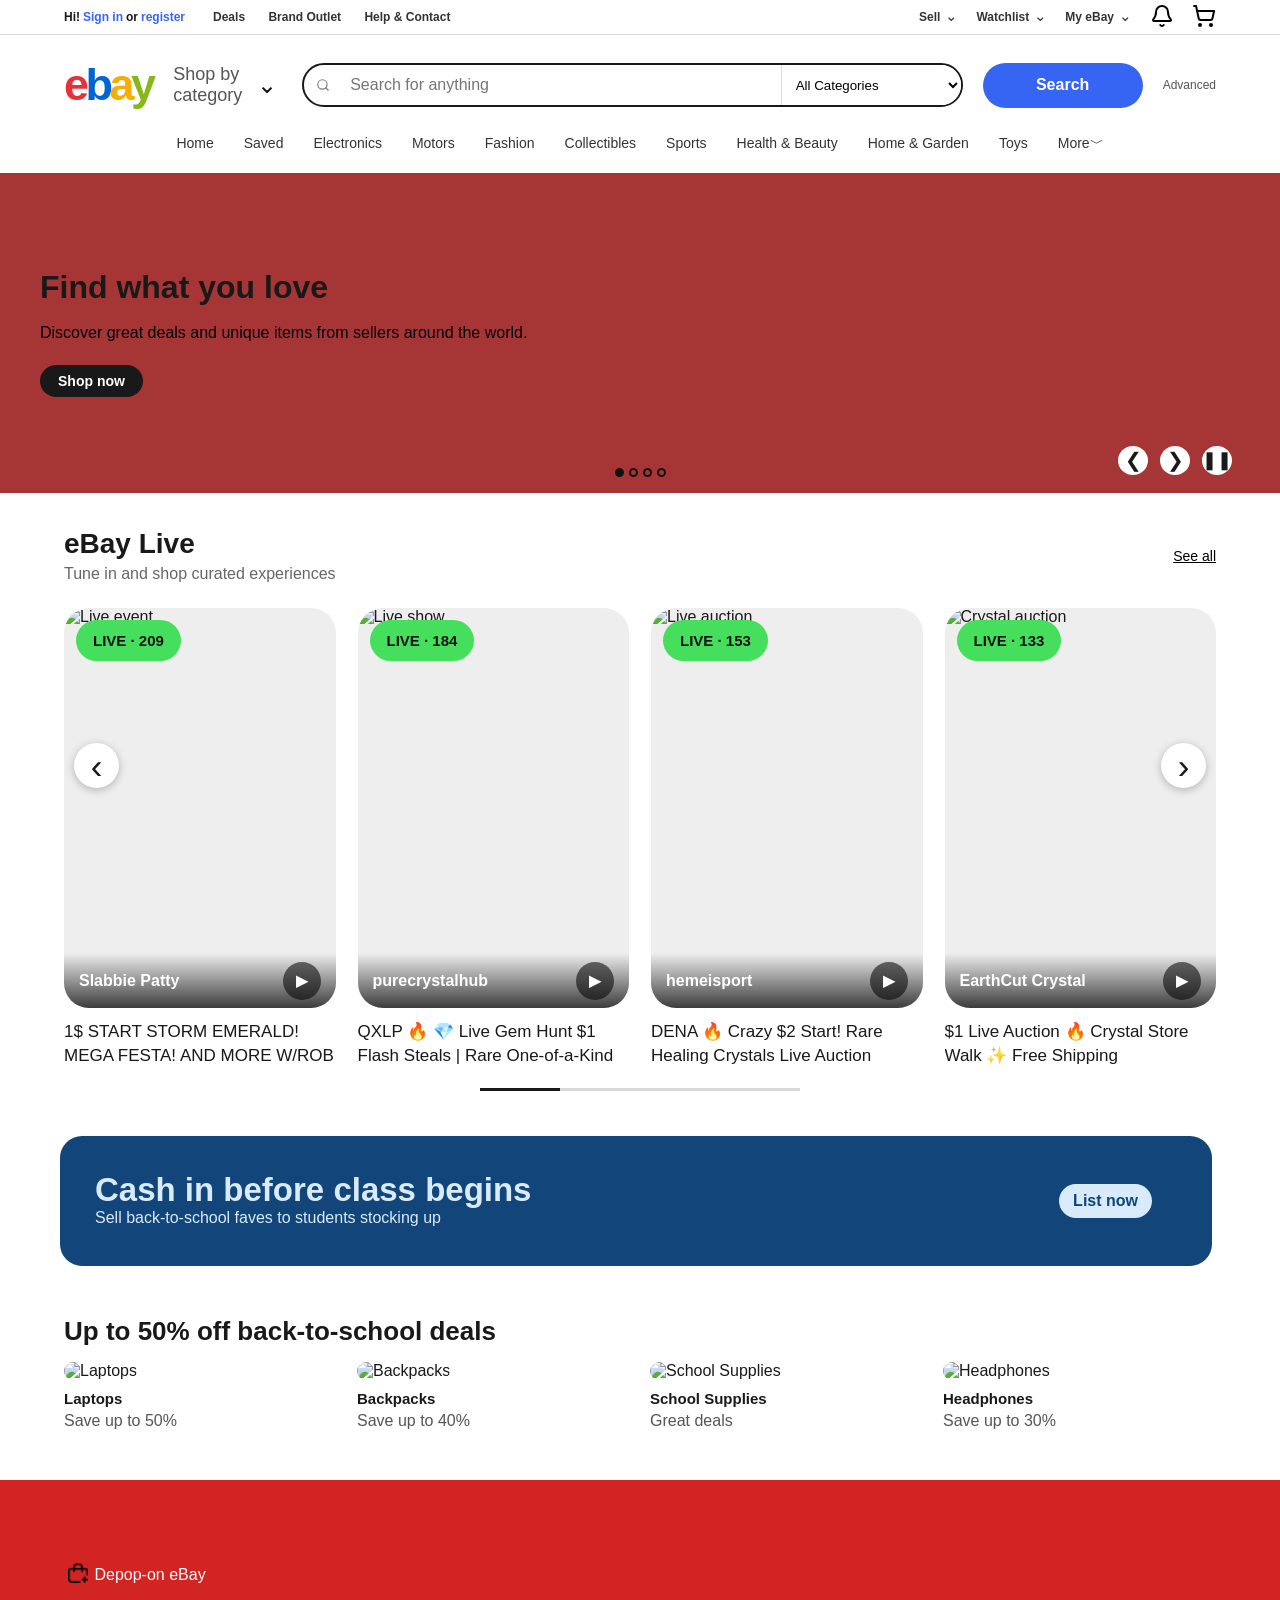
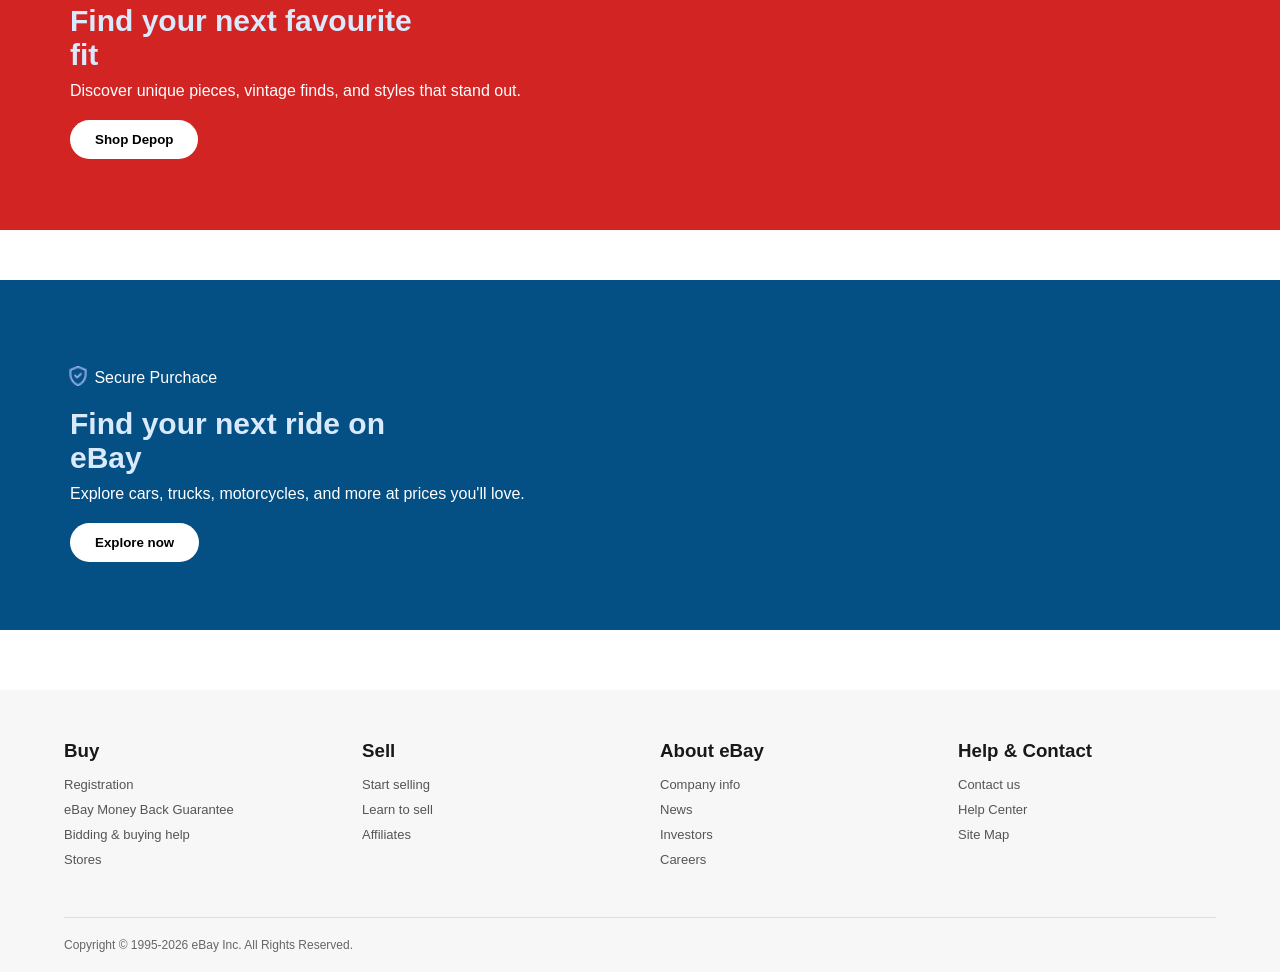
==== index.html @ 14c169bf "Updated website" ====
<!DOCTYPE html>
<html lang="en">

<head>
    <meta charset="UTF-8">
    <meta name="viewport" content="width=device-width, initial-scale=1.0">

    <title>eBay Homepage</title>

    <link rel="stylesheet" href="ebay.css">
</head>

<body>




<div class="top-bar">

    <div class="top-left">

        <span>Hi!</span>

        <a href="#" class="sign">Sign in</a>

        <span>or</span>

        <a href="#" class="sign">register</a>

        <div class="top-mid">
        <a href="#">Deals</a>
        &nbsp;
        &nbsp;
        &nbsp;
        <a href="#">Brand Outlet</a>
        &nbsp;
        &nbsp;
        &nbsp;
        <a href="#">Help & Contact</a>

        </div>
    </div>


    <div class="top-links">

        <details class="top-dropdown">

            <summary>
                Sell
                <span class="top-arrow">⌄</span>
            </summary>

            <div class="top-dropdown-menu">

                <a href="#">Start selling</a>
                <a href="#">Seller Hub</a>
                <a href="#">Selling fees</a>
                <a href="#">Selling help</a>

            </div>

        </details>


        <details class="top-dropdown">

            <summary>
                Watchlist
                <span class="top-arrow">⌄</span>
            </summary>

            <div class="top-dropdown-menu">

                <a href="#">My Watchlist</a>
                <a href="#">Saved searches</a>
                <a href="#">Saved sellers</a>

            </div>

        </details>


        <details class="top-dropdown">

            <summary>
                My eBay
                <span class="top-arrow">⌄</span>
            </summary>

            <div class="top-dropdown-menu">

                <a href="#">Summary</a>
                <a href="#">Purchase history</a>
                <a href="#">Bids & offers</a>
                <a href="#">Saved</a>

            </div>

        </details>


        <a href="#" class="icons">
            <img src="[data-uri]" alt="">
        </a>


        <a href="#" class="icons">
            <img src="[data-uri]" alt="">
        </a>

    </div>

</div>





<header>

    <div class="header-main">



        <div class="logo">

            <span class="e">e</span>
            <span class="b">b</span>
            <span class="a">a</span>
            <span class="y">y</span>

        </div>




        <details class="category-dropdown">

            <summary class="category-button">

                <span>
                    Shop by<br>
                    category
                </span>

                <span class="arrow">⌄</span>

            </summary>


            <div class="dropdown-menu">

                <a href="#">Electronics</a>
                <a href="#">Fashion</a>
                <a href="#">Motors</a>
                <a href="#">Collectibles</a>
                <a href="#">Sports</a>
                <a href="#">Health & Beauty</a>
                <a href="#">Home & Garden</a>
                <a href="#">Toys</a>

            </div>

        </details>




        <div class="search-area">
            <img class="search" src="[data-uri]" alt="">
            <input
                type="text"
                placeholder= "Search for anything"
            >


            <select>

                <option>All Categories</option>
                <option>Antiques</option>
                <option>Art</option>
                <option>Baby</option>
                <option>Books</option>
                <option>Business & Industrial</option>
                <option>Cameras & Photo</option>
                <option>Cell Phones & Accessories</option>
                <option>Clothing, Shoes & Accessories</option>
                <option>Collectibles</option>
                <option>Computers/Tablets</option>
                <option>Electronics</option>
                <option>Health & Beauty</option>
                <option>Home & Garden</option>
                <option>Jewelry & Watches</option>
                <option>Sporting Goods</option>
                <option>Toys & Hobbies</option>
                <option>Video Games & Consoles</option>

            </select>

        </div>




        <button class="search-button">
            Search
        </button>


        <a class="advanced" href="#">
            Advanced
        </a>

    </div>




    <nav class="category-nav">

        <a href="#">Home</a>
        <a href="#">Saved</a>
        <a href="#">Electronics</a>
        <a href="#">Motors</a>
        <a href="#">Fashion</a>
        <a href="#">Collectibles</a>
        <a href="#">Sports</a>
        <a href="#">Health & Beauty</a>
        <a href="#">Home & Garden</a>
        <a href="#">Toys</a>
        <a href="#">More﹀</a>

    </nav>

</header>




<section class="hero">

    <div class="container">

        <div class="wrapper">

            <div class="wrapper-holder">

            

                <div class="hero-slide slide-1">

                    <div class="hero-text hero-text-1">
                        <h1>Find what you love</h1>
                        <p>
                            Discover great deals and unique items
                            from sellers around the world.
                        </p>

                        <button>Shop now</button>
                    </div>

                    <div class="hero-image"></div>

                </div>


                <div class="hero-slide slide-2">

                    <div class="hero-background"></div>

                    <div class="hero-text background-text">
                        <h1>Great deals are waiting</h1>

                        <p>
                            Shop amazing products at prices
                            you'll love.
                        </p>

                        <button>Explore now</button>
                    </div>

                </div>


                <div class="hero-slide slide-3">

                    <div class="hero-text hero-text-3">
                        <h1>Discover something new</h1>

                        <p>
                            Find trending products and
                            unexpected treasures.
                        </p>

                        <button>Shop now</button>
                    </div>

                    <div class="hero-image"></div>

                </div>


                <div class="hero-slide slide-4">

                    <div class="hero-text hero-text-4">
                        <h1>Shop your favorite brands</h1>

                        <p>
                            Find the products you want
                            from trusted sellers.
                        </p>

                        <button>Shop now</button>
                    </div>

                    <div class="hero-image"></div>

                </div>


                <div class="hero-slide slide-1">

                    <div class="hero-text copy-1">
                        <h1>Find what you love</h1>

                        <p>
                            Discover great deals and unique items
                            from sellers around the world.
                        </p>

                        <button>Shop now</button>
                    </div>

                    <div class="hero-image"></div>

                </div>

            </div>

<div class="hero-controls">

    <!-- SLIDE DOTS -->
    <div class="slide-dots">
        <span class="dot active"></span>
        <span class="dot"></span>
        <span class="dot"></span>
        <span class="dot"></span>
    </div>

    <div class="slide-buttons">

        <button class="slide-control">
            &#10094;
        </button>

        <button class="slide-control">
            &#10095;
        </button>

        <button class="slide-control pause">
            &#10074;&#10074;
        </button>

    </div>

</div>

        </div>

    </div>

</section>





<section class="live-section">



    <div class="live-title">

        <div>

            <h2>
                eBay Live
            </h2>

            <p>
                Tune in and shop curated experiences
            </p>

        </div>


        <a href="#" class="see">
            See all
        </a>

    </div>



   

    <div class="live-carousel">



        <input
            type="radio"
            name="live-slider"
            id="live-page-1"
            checked
        >

        <input
            type="radio"
            name="live-slider"
            id="live-page-2"
        >

        <input
            type="radio"
            name="live-slider"
            id="live-page-3"
        >

        <input
            type="radio"
            name="live-slider"
            id="live-page-4"
        >




        <label
            for="live-page-4"
            class="live-arrow live-left left-page-1"
        >
            ‹
        </label>

        <label
            for="live-page-1"
            class="live-arrow live-left left-page-2"
        >
            ‹
        </label>

        <label
            for="live-page-2"
            class="live-arrow live-left left-page-3"
        >
            ‹
        </label>

        <label
            for="live-page-3"
            class="live-arrow live-left left-page-4"
        >
            ‹
        </label>




        <label
            for="live-page-2"
            class="live-arrow live-right right-page-1"
        >
            ›
        </label>

        <label
            for="live-page-3"
            class="live-arrow live-right right-page-2"
        >
            ›
        </label>

        <label
            for="live-page-4"
            class="live-arrow live-right right-page-3"
        >
            ›
        </label>

        <label
            for="live-page-1"
            class="live-arrow live-right right-page-4"
        >
            ›
        </label>




        <div class="live-viewport">

            <div class="live-track">



                

                <div class="live-page">


                    

                    <div class="live-card">

                        <div class="live-image">

                            <img
                                src="https://images.unsplash.com/photo-1492684223066-81342ee5ff30?auto=format&fit=crop&w=700&q=80"
                                alt="Live event"
                            >

                            <span class="live-badge">
                                LIVE · 209
                            </span>

                            <div class="live-bottom">

                                <span>
                                    Slabbie Patty
                                </span>

                                <b>▶</b>

                            </div>

                        </div>


                        <p>
                            1$ START STORM EMERALD! MEGA
                            FESTA! AND MORE W/ROB
                        </p>

                    </div>




                    <div class="live-card">

                        <div class="live-image">

                            <img
                                src="https://images.unsplash.com/photo-1514525253161-7a46d19cd819?auto=format&fit=crop&w=700&q=80"
                                alt="Live show"
                            >

                            <span class="live-badge">
                                LIVE · 184
                            </span>

                            <div class="live-bottom">

                                <span>
                                    purecrystalhub
                                </span>

                                <b>▶</b>

                            </div>

                        </div>


                        <p>
                            QXLP 🔥 💎 Live Gem Hunt $1 Flash
                            Steals | Rare One-of-a-Kind
                        </p>

                    </div>




                    <div class="live-card">

                        <div class="live-image">

                            <img
                                src="https://images.unsplash.com/photo-1531058020387-3be344556be6?auto=format&fit=crop&w=700&q=80"
                                alt="Live auction"
                            >

                            <span class="live-badge">
                                LIVE · 153
                            </span>

                            <div class="live-bottom">

                                <span>
                                    hemeisport
                                </span>

                                <b>▶</b>

                            </div>

                        </div>


                        <p>
                            DENA 🔥 Crazy $2 Start! Rare
                            Healing Crystals Live Auction
                        </p>

                    </div>




                    <div class="live-card">

                        <div class="live-image">

                            <img
                                src="https://images.unsplash.com/photo-1533174072545-7a4b6ad7a6c3?auto=format&fit=crop&w=700&q=80"
                                alt="Crystal auction"
                            >

                            <span class="live-badge">
                                LIVE · 133
                            </span>

                            <div class="live-bottom">

                                <span>
                                    EarthCut Crystal
                                </span>

                                <b>▶</b>

                            </div>

                        </div>


                        <p>
                            $1 Live Auction 🔥 Crystal Store
                            Walk ✨ Free Shipping
                        </p>

                    </div>

                </div>



                

                <div class="live-page">


                    <div class="live-card">

                        <div class="live-image">

                            <img
                                src="https://images.unsplash.com/photo-1518609878373-06d740f60d8b?auto=format&fit=crop&w=700&q=80"
                                alt="Live music"
                            >

                            <span class="live-badge">
                                LIVE · 121
                            </span>

                            <div class="live-bottom">
                                <span>Live Market</span>
                                <b>▶</b>
                            </div>

                        </div>

                        <p>
                            Amazing live deals and exclusive
                            finds happening now
                        </p>

                    </div>



                    <div class="live-card">

                        <div class="live-image">

                            <img
                                src="https://images.unsplash.com/photo-1506157786151-b8491531f063?auto=format&fit=crop&w=700&q=80"
                                alt="Live performance"
                            >

                            <span class="live-badge">
                                LIVE · 98
                            </span>

                            <div class="live-bottom">
                                <span>Deal Hunter</span>
                                <b>▶</b>
                            </div>

                        </div>

                        <p>
                            Flash deals you don't want
                            to miss
                        </p>

                    </div>



                    <div class="live-card">

                        <div class="live-image">

                            <img
                                src="https://images.unsplash.com/photo-1634133118553-1e6e18299886?q=80&w=687&auto=format&fit=crop&ixlib=rb-4.1.0&ixid=M3wxMjA3fDB8MHxwaG90by1wYWdlfHx8fGVufDB8fHx8fA%3D%3D
                                alt="Live event"
                            >

                            <span class="live-badge">
                                LIVE · 87
                            </span>

                            <div class="live-bottom">
                                <span>Vintage Finds</span>
                                <b>▶</b>
                            </div>

                        </div>

                        <p>
                            Vintage treasures and
                            collectible finds
                        </p>

                    </div>



                    <div class="live-card">

                        <div class="live-image">

                            <img
                                src="https://images.unsplash.com/photo-1524368535928-5b5e00ddc76b?auto=format&fit=crop&w=700&q=80"
                                alt="Live shopping"
                            >

                            <span class="live-badge">
                                LIVE · 76
                            </span>

                            <div class="live-bottom">
                                <span>Collectors Hub</span>
                                <b>▶</b>
                            </div>

                        </div>

                        <p>
                            Rare collectibles and
                            special auctions
                        </p>

                    </div>

                </div>



                

                <div class="live-page">


                    <div class="live-card">

                        <div class="live-image">

                            <img
                                src="https://images.unsplash.com/photo-1521337581100-8ca9a73a5f79?auto=format&fit=crop&w=700&q=80"
                                alt="Fashion"
                            >

                            <span class="live-badge">
                                LIVE · 64
                            </span>

                            <div class="live-bottom">
                                <span>Fashion Live</span>
                                <b>▶</b>
                            </div>

                        </div>

                        <p>
                            Discover the latest fashion
                            deals live
                        </p>

                    </div>



                    <div class="live-card">

                        <div class="live-image">

                            <img
                                src="https://images.unsplash.com/photo-1493225457124-a3eb161ffa5f?auto=format&fit=crop&w=700&q=80"
                                alt="Music"
                            >

                            <span class="live-badge">
                                LIVE · 58
                            </span>

                            <div class="live-bottom">
                                <span>Music Store</span>
                                <b>▶</b>
                            </div>

                        </div>

                        <p>
                            Live music merchandise
                            and exclusive items
                        </p>

                    </div>



                    <div class="live-card">

                        <div class="live-image">

                            <img
                                src="https://images.unsplash.com/photo-1470229722913-7c0e2dbbafd3?auto=format&fit=crop&w=700&q=80"
                                alt="Concert"
                            >

                            <span class="live-badge">
                                LIVE · 51
                            </span>

                            <div class="live-bottom">
                                <span>Super Deals</span>
                                <b>▶</b>
                            </div>

                        </div>

                        <p>
                            Huge savings and limited
                            time offers
                        </p>

                    </div>



                    <div class="live-card">

                        <div class="live-image">

                            <img
                                src="https://images.unsplash.com/photo-1501386761578-eac5c94b800a?auto=format&fit=crop&w=700&q=80"
                                alt="Festival"
                            >

                            <span class="live-badge">
                                LIVE · 47
                            </span>

                            <div class="live-bottom">
                                <span>Weekend Deals</span>
                                <b>▶</b>
                            </div>

                        </div>

                        <p>
                            Shop amazing weekend
                            deals live
                        </p>

                    </div>

                </div>



                

                <div class="live-page">


                    <div class="live-card">

                        <div class="live-image">

                            <img
                                src="https://images.unsplash.com/photo-1519681393784-d120267933ba?auto=format&fit=crop&w=700&q=80"
                                alt="Shopping"
                            >

                            <span class="live-badge">
                                LIVE · 42
                            </span>

                            <div class="live-bottom">
                                <span>Daily Finds</span>
                                <b>▶</b>
                            </div>

                        </div>

                        <p>
                            New finds arriving every
                            day
                        </p>

                    </div>



                    <div class="live-card">

                        <div class="live-image">

                            <img
                                src="https://images.unsplash.com/photo-1516450360452-9312f5e86fc7?auto=format&fit=crop&w=700&q=80"
                                alt="Shopping event"
                            >

                            <span class="live-badge">
                                LIVE · 39
                            </span>

                            <div class="live-bottom">
                                <span>Top Picks</span>
                                <b>▶</b>
                            </div>

                        </div>

                        <p>
                            Top picks and hidden
                            treasures
                        </p>

                    </div>



                    <div class="live-card">

                        <div class="live-image">

                            <img
                                src="https://images.unsplash.com/photo-1517841905240-472988babdf9?auto=format&fit=crop&w=700&q=80"
                                alt="Deals"
                            >

                            <span class="live-badge">
                                LIVE · 31
                            </span>

                            <div class="live-bottom">
                                <span>Best Bargains</span>
                                <b>▶</b>
                            </div>

                        </div>

                        <p>
                            Best bargains from
                            today's sellers
                        </p>

                    </div>




                    <div class="live-card">

                        <div class="live-image">

                            <img
                                src="https://images.unsplash.com/photo-1524368535928-5b5e00ddc76b?auto=format&fit=crop&w=700&q=80"
                                alt="Live auction"
                            >

                            <span class="live-badge">
                                LIVE · 25
                            </span>

                            <div class="live-bottom">
                                <span>Final Sale</span>
                                <b>▶</b>
                            </div>

                        </div>

                        <p>
                            Final live sale —
                            don't miss out
                        </p>

                    </div>

                

                </div>

            </div>

        </div>



        

        <div class="live-slider-controls">

            <label for="live-page-1"></label>
            <label for="live-page-2"></label>
            <label for="live-page-3"></label>
            <label for="live-page-4"></label>

        </div>

    </div>

</section>


<div class="list">

    <h2 class="list-h">Cash in before class begins</h2>
    
    <p>Sell back-to-school faves to students stocking up</p>

    <button>List now</button>

</div>





<section class="section">

    <h2>
        Up to 50% off back-to-school deals
    </h2>


    <div class="products">


        <div class="product">

            <img
                src="https://images.unsplash.com/photo-1542393545-10f5cde2c810?q=80&w=765&auto=format&fit=crop"
                alt="Laptops"
            >

            <h3>
                Laptops
            </h3>

            <p>
                Save up to 50%
            </p>

        </div>



        <div class="product">

            <img
                src="https://images.unsplash.com/photo-1622560480654-d96214fdc887?q=80&w=688&auto=format&fit=crop"
                alt="Backpacks"
            >

            <h3>
                Backpacks
            </h3>

            <p>
                Save up to 40%
            </p>

        </div>



        <div class="product">

            <img
                src="https://plus.unsplash.com/premium_photo-1663127374925-56558b81cd38?q=80&w=1170&auto=format&fit=crop"
                alt="School Supplies"
            >

            <h3>
                School Supplies
            </h3>

            <p>
                Great deals
            </p>

        </div>



        <div class="product">

            <img
                src="https://plus.unsplash.com/premium_photo-1679513691474-73102089c117?q=80&w=1113&auto=format&fit=crop"
                alt="Headphones"
            >

            <h3>
                Headphones
            </h3>

            <p>
                Save up to 30%
            </p>

        </div>

    </div>

</section>

<section class="promo promo-2">

    <div>
        <p class="depop-label">
           <img class="icon" src="shopping-bag-add.png" alt=""> Depop-on eBay
        </p>

        <h2>
            Find your next favourite <br> fit
        </h2>

        <p>
            Discover unique pieces, vintage finds, and styles that stand out.
        </p>

        <button class="explore">
            Shop Depop
        </button>

    </div>

</section>

<section class="promo">

    <div>

         <p>
           <img class="icon-2" src="verified.png" alt=""> Secure Purchace
        </p>


        <h2>
            Find your next ride on <br> eBay
        </h2>

        <p>
           Explore cars, trucks, motorcycles, and more at prices you'll love.
        </p>

        <button class="explore-2">
            Explore now
        </button>

    </div>

</section>





<footer>

    <div class="footer-columns">


        <div>

            <h3>Buy</h3>

            <a href="#">Registration</a>
            <a href="#">eBay Money Back Guarantee</a>
            <a href="#">Bidding & buying help</a>
            <a href="#">Stores</a>

        </div>



        <div>

            <h3>Sell</h3>

            <a href="#">Start selling</a>
            <a href="#">Learn to sell</a>
            <a href="#">Affiliates</a>

        </div>



        <div>

            <h3>About eBay</h3>

            <a href="#">Company info</a>
            <a href="#">News</a>
            <a href="#">Investors</a>
            <a href="#">Careers</a>

        </div>



        <div>

            <h3>Help & Contact</h3>

            <a href="#">Contact us</a>
            <a href="#">Help Center</a>
            <a href="#">Site Map</a>

        </div>

    </div>



    <div class="copyright">

        Copyright © 1995-2026 eBay Inc.
        All Rights Reserved.

    </div>

</footer>


</body>
</html>
---- ebay.css ----
* {
    box-sizing: border-box;
    margin: 0;
    padding: 0;
}


body {
    font-family: Arial, sans-serif;
    color: #191919;
    background: white;
}





.top-bar {
    height: 35px;

    display: flex;
    justify-content: space-between;
    align-items: center;

    padding: 0 5%;

    font-size: 12px;

    font-weight: 550;

    border-bottom: 1px solid #ddd;
}




.top-left {
    display: flex;
    align-items: center;

    gap: 3px;
}


.top-left a {
    color: #333;
    text-decoration: none;
}

.top-left .sign {
    color: #3665f3;
    text-decoration: none;
}


.top-left a:hover {
    text-decoration: underline;
}



.top-links {
    display: flex;
    align-items: center;

    gap: 18px;
}


.top-links > a {
    color: #333;
    text-decoration: none;
}




.top-dropdown {
    position: relative;
}



.top-dropdown summary {
    display: flex;

    align-items: center;

    gap: 5px;

    cursor: pointer;

    list-style: none;

    color: #333;
}



.top-dropdown summary::-webkit-details-marker {
    display: none;
}



.top-arrow {
    font-size: 15px;

    line-height: 10px;

    position: relative;
    top: -1px;
}



.top-dropdown-menu {

    position: absolute;

    top: 22px;
    right: 0;

    width: 180px;

    background: white;

    border: 1px solid #ddd;

    border-radius: 8px;

    box-shadow: 0 4px 15px rgba(0,0,0,0.15);

    padding: 8px;

    z-index: 9999;
}



.top-dropdown-menu a {

    display: block;

    padding: 9px 10px;

    color: #333;

    text-decoration: none;

    border-radius: 5px;

    font-size: 13px;
}


.top-dropdown-menu a:hover {

    background: #f5f5f5;

    text-decoration: none;
}

.top-mid {
    margin-left: 25px;
}



header {

    padding: 20px 5% 0;
}


.header-main {

    display: flex;

    align-items: center;

    height: 60px;

    gap: 20px;

    
}

.search {
    filter: brightness(0) saturate(100%) invert(50%);
    width: 14px;
    height: 14px;
    margin-top: 13px;
    margin-left: 12px;
    
    
}





.logo {

    font-size: 45px;

    font-weight: bold;

    letter-spacing: -8px;

    font-family: Arial, Helvetica, sans-serif;
}


.logo .e {
    color: #e53238;
}


.logo .b {
    color: #0064d2;
}


.logo .a {
    color: #f5af02;
}


.logo .y {
    color: #86b817;
}





.category-dropdown {

    position: relative;

    display: inline-block;
}


.category-button {

    display: flex;

    align-items: center;

    gap: 15px;

    padding: 5px;

    font-family: Arial, Helvetica, sans-serif;

    font-size: 18px;

    color: #555;

    cursor: pointer;

    list-style: none;
}


.category-button::-webkit-details-marker {

    display: none;
}


.category-button .arrow {

    font-size: 24px;

    color: #111;
}


.dropdown-menu {

    position: absolute;

    top: 100%;

    left: 0;

    width: 250px;

    background: white;

    border: 1px solid #ddd;

    border-radius: 15px;

    box-shadow: 0 3px 10px rgba(0,0,0,0.15);

    padding: 10px;

    z-index: 1000;
}


.category-dropdown:not([open])
.dropdown-menu {

    display: none;
}


.dropdown-menu a {

    display: block;

    padding: 12px 15px;

    color: #333;

    text-decoration: none;

    font-size: 14px;

    border-radius: 8px;
}


.dropdown-menu a:hover {

    background: #f5f5f5;
}





.search-area {

    display: flex;

    flex: 1;

    height: 44px;

    border: 2px solid #191919;

    border-radius: 50px;

    overflow: hidden;
}


.search-area input {

    flex: 1;

    border: none;

    padding: 0 20px;

    font-size: 16px;

    outline: none;
}


.search-area select {

    width: 180px;

    border: none;

    border-left: 1px solid #ddd;

    padding: 0 10px;

    background: white;

    outline: none;
}


.search-button {

    width: 160px;

    height: 45px;

    border-radius: 50px;

    border: none;

    background: #3665f3;

    color: white;

    font-size: 16px;

    cursor: pointer;

    font-weight: bold;
}


.search-button:hover {

    background: #2348c0;
}


.advanced {

    font-size: 12px;
    text-decoration: none;
    color: #555;
}





.category-nav {

    display: flex;

    justify-content: center;

    gap: 30px;

    padding: 20px 0;
}


.category-nav a {

    color: #333;

    text-decoration: none;

    font-size: 14px;
}


.category-nav a:hover {

    text-decoration: underline;
}





.hero {
    width: 100%;
    height: 320px;
    background: #f7f7f7;
}

.hero .container {
    width: 100%;
    height: 100%;
    position: relative;
    overflow: hidden;
}

.hero .wrapper {
    width: 100%;
    height: 100%;
    overflow: hidden;
}


/* =========================
   HERO SLIDER
========================= */

.hero .wrapper-holder {
    display: flex;

    width: 500%;
    height: 100%;

    animation: heroSlider 15s ease-in-out infinite;
}



.hero-slide {
    width: 20%;
    height: 100%;

    flex-shrink: 0;

    display: flex;
    align-items: center;

    position: relative;

    background: #f7f7f7;

    overflow: hidden;
}




.hero-text {
    width: 50%;
    height: 100%;
    padding: 40px;
    
    display: flex;
    flex-direction: column;
    justify-content: center;

    
    
}

.hero-text h1 {
    font-size: 32px;
    margin-bottom: 15px;
}

.hero-text p {
    font-size: 16px;
    line-height: 1.5;
    color: black;
    margin-bottom: 20px;
}

.hero-text button {
   padding: 8px 18px;
    font-size: 14px;
    width: fit-content;
    border-radius: 50px;
    border: none;
    background: #191919;
    color: white;
    cursor: pointer;
    font-weight: bold;
}

.hero-text-1 {
    background-color: rgb(166, 53, 53);
    
}

.hero-text-3 {
    background-color: orange;
}
.hero-text-4 {
    background-color: #0064d2;
}




.hero-image {
    width: 55%;
    height: 100%;

    background-size: cover;
    background-position: center;
    background-repeat: no-repeat;

    
}




.slide-1 .hero-image {
    background-image: url("https://i.ebayimg.com/images/g/zkwAAeSwknpqTAe6/s-l960.webp");
    background-color: rgb(166, 53, 53);
}



.slide-2 {
    position: relative;
}


.slide-2 .hero-background {
    position: absolute;

    top: 0;
    left: 0;

    width: 100%;
    height: 100%;

    background-image: url("https://i.ebayimg.com/images/g/siMAAeSwd3RoglNN/s-l1600.webp");

    background-size: cover;
    background-position: center;
    background-repeat: no-repeat;

    z-index: 1;
}


.slide-2 .background-text {
    position: relative;
    z-index: 3;

    color: #191919;
}




.slide-3 .hero-image {
    background-image: url("https://i.ebayimg.com/images/g/WPsAAeSwNzdog5r7/s-l960.webp");
    background-color: orange;
}



.slide-4 .hero-image {
    background-image: url("https://i.ebayimg.com/images/g/L1wAAeSw-7pqBewc/s-l960.webp");
    background-color: #0064d2;
}

.copy-1 {
    background-color: rgb(166, 53, 53);
}




@keyframes heroSlider {

    0% {
        transform: translateX(0);
    }

    18% {
        transform: translateX(0);
    }


    22% {
        transform: translateX(-20%);
    }

    38% {
        transform: translateX(-20%);
    }


    42% {
        transform: translateX(-40%);
    }

    58% {
        transform: translateX(-40%);
    }


    62% {
        transform: translateX(-60%);
    }

    78% {
        transform: translateX(-60%);
    }


    82% {
        transform: translateX(-80%);
    }

    100% {
        transform: translateX(-80%);
    }
}


.hero-controls {
    position: absolute;

    left: 0;
    bottom: 0;

    width: 100%;
    height: 66px;

    

    display: flex;
    align-items: center;
    justify-content: center;

    z-index: 10;
}




.slide-dots {
    display: flex;
    align-items: center;
    gap: 5px;
}

.dot {
    width: 9px;
    height: 9px;

    border: 2px solid #111;
    border-radius: 50%;
    margin-top: 25px;
    display: block;
}

.dot.active {
    background: #111;
}




.slide-buttons {
    position: absolute;

    right: 48px;

    display: flex;
    align-items: center;

    gap: 12px;
}


.slide-control {
    width: 30px;
    height: 29px;

    border: none;
    border-radius: 50%;

    background: white;
    color: #191919;

    font-size: 20px;

    display: flex;
    align-items: center;
    justify-content: center;

    cursor: pointer;
}



.slide-control.pause {
    font-size: 18px;
}



.slide-control:hover {
    background: #eeeeee;
}




.live-section {

    margin: 35px 5% 45px;

    position: relative;
}


.live-title {

    display: flex;

    justify-content: space-between;

    align-items: center;

    margin-bottom: 25px;
}


.live-title h2 {

    font-size: 28px;

    margin-bottom: 5px;
}


.live-title p {

    color: #666;

    font-size: 16px;
}


.live-title a {

    color: black;

    text-decoration: underline;

    font-size: 14px;
}







.live-carousel {

    position: relative;

    width: 100%;

    overflow: hidden;
}



.live-carousel > input {

    display: none;
}



.live-viewport {

    width: 100%;

    overflow: hidden;
}



.live-track {

    display: flex;

    width: 400%;

    transition: transform 0.6s ease;
}


.live-page {

    width: 25%;

    flex-shrink: 0;

    display: grid;

    grid-template-columns: repeat(4, 1fr);

    gap: 22px;
}





.live-card {

    min-width: 0;

    cursor: pointer;
}


.live-image {

    position: relative;

    height: 400px;

    overflow: hidden;

    border-radius: 25px;

    background: #eee;
}


.live-image img {

    width: 100%;

    height: 100%;

    object-fit: cover;

    display: block;

    transition: transform 0.3s ease;
}


.live-card:hover .live-image img {

    transform: scale(1.04);
}





.live-badge {

    position: absolute;

    top: 12px;

    left: 12px;

    padding: 12px 17px;

    background: #45df5d;

    color: #111;

    font-weight: bold;

    border-radius: 30px;

    font-size: 15px;
}





.live-bottom {

    position: absolute;

    left: 0;

    right: 0;

    bottom: 0;

    height: 55px;

    padding: 10px 15px;

    display: flex;

    justify-content: space-between;

    align-items: center;

    color: white;

    font-weight: bold;

    background: linear-gradient(
        transparent,
        rgba(0,0,0,0.75)
    );
}


.live-bottom b {

    width: 38px;

    height: 38px;

    display: flex;

    justify-content: center;

    align-items: center;

    border-radius: 50%;

    background: rgba(0,0,0,0.55);

    font-size: 15px;
}


.live-card > p {

    font-size: 17px;

    line-height: 1.4;

    margin-top: 12px;

    display: -webkit-box;

    -webkit-line-clamp: 2;

    -webkit-box-orient: vertical;

    overflow: hidden;
}





.live-arrow {

    position: absolute;

    top: 135px;

    z-index: 20;

    width: 45px;

    height: 45px;

    display: none;

    justify-content: center;

    align-items: center;

    border-radius: 50%;

    background: white;

    box-shadow: 0 2px 8px rgba(0,0,0,0.25);

    font-size: 35px;

    line-height: 1;

    cursor: pointer;

    user-select: none;
}


.live-arrow:hover {

    background: #f5f5f5;
}


.live-left {

    left: 10px;
}


.live-right {

    right: 10px;
}




#live-page-1:checked ~ .left-page-1,
#live-page-1:checked ~ .right-page-1 {

    display: flex;
}


#live-page-2:checked ~ .left-page-2,
#live-page-2:checked ~ .right-page-2 {

    display: flex;
}


#live-page-3:checked ~ .left-page-3,
#live-page-3:checked ~ .right-page-3 {

    display: flex;
}


#live-page-4:checked ~ .left-page-4,
#live-page-4:checked ~ .right-page-4 {

    display: flex;
}





#live-page-1:checked
~ .live-viewport .live-track {

    transform: translateX(0);
}


#live-page-2:checked
~ .live-viewport .live-track {

    transform: translateX(-25%);
}


#live-page-3:checked
~ .live-viewport .live-track {

    transform: translateX(-50%);
}


#live-page-4:checked
~ .live-viewport .live-track {

    transform: translateX(-75%);
}





.live-slider-controls {
    width: 100%;
    display: flex;
    justify-content: center;
    margin-top: 20px;
}

.live-slider-controls label {
    width: 80px;
    height: 3px;
    background: #d9d9d9;
    cursor: pointer;
    border-radius: 0;   
}

#live-page-1:checked ~ .live-slider-controls label:nth-child(1),
#live-page-2:checked ~ .live-slider-controls label:nth-child(2),
#live-page-3:checked ~ .live-slider-controls label:nth-child(3),
#live-page-4:checked ~ .live-slider-controls label:nth-child(4) {
    background: #191919;
}

.list {
    position: relative;
    background: #124579;
    border-radius: 22px;
    width: 90%;
    padding: 35px;
    min-height: 130px;
    margin-left: 60px;
    color: #d9eafa;
}

.list-h {
    font-size: 33px;
}

.list button {
    position: absolute;
    right: 60px;
    top: 50%;
    transform: translateY(-50%);

    padding: 8px 14px;
    border: none;
    border-radius: 20px;

    font-size: 16px;
    font-weight: bold;
    cursor: pointer;
    color: #0a457d;
    background-color: #d9eafa;
}



.promo {

    min-height: 350px;

    padding: 50px;
    background-color: #044f84;
    display: flex;

    align-items: center;
}


.promo h2 {

    font-size: 30px;
    color: rgb(218, 234, 253);

    margin-bottom: 10px;
    margin-left: 20px;
}


.promo p {

    margin-bottom: 20px;

    margin-left: 20px;

    color: white;
}


.promo button {

    padding: 12px 25px;

    border: none;

    font-weight: bold;

    border-radius: 30px;

    margin-left: 20px;

    background: white;

    color:  black;

    cursor: pointer;
}

.promo-2 {
    margin-bottom: 50px;
    background-color: rgb(211, 36, 36);
}

.explore-2 {
color: red;
}


.icon {
    height: 20px;
    margin-top: 10px;
    position: relative;
    left: -2px;
    top: 3px;
}

.icon-2 {
    height: 20px;
    margin-top: 15px;
     position: relative;
    left: -2px;
    top: 3px;
}



.section {

    margin: 50px 5%;
}


.section h2 {

    font-size: 26px;

    margin-bottom: 15px;
}





.products {

    display: grid;

    grid-template-columns: repeat(4, 1fr);

    gap: 20px;
}


.product {

    cursor: pointer;
}


.product img {

    width: 100%;

    border-radius: 15px;

    height: 300px;

    object-fit: cover;
}


.product h3 {

    font-size: 15px;

    margin-top: 10px;
}


.product p {

    margin-top: 5px;

    color: #555;
}





footer {

    background: #f7f7f7;

    margin-top: 60px;

    padding: 50px 5% 20px;
}


.footer-columns {

    display: grid;

    grid-template-columns: repeat(4, 1fr);

    gap: 40px;
}


.footer-columns h3 {

    margin-bottom: 15px;
}


.footer-columns a {

    display: block;

    color: #555;

    text-decoration: none;

    font-size: 13px;

    margin-bottom: 10px;
}


.footer-columns a:hover {

    text-decoration: underline;
}


.copyright {

    margin-top: 40px;

    padding-top: 20px;

    border-top: 1px solid #ddd;

    font-size: 12px;

    color: #666;
}





@media (max-width: 800px) {


    .top-links {

        display: none;
    }


    .header-main {

        flex-wrap: wrap;
    }


    .logo {

        width: 100%;
    }


    .advanced {

        display: none;
    }


    .search-area {

        width: 100%;
    }


    .search-area select {

        display: none;
    }


    .search-button {

        width: 120px;
    }


    .category-nav {

        overflow-x: auto;

        justify-content: flex-start;
    }


    .hero {

        height: 250px;
    }


    .hero-text {

        padding: 20px;
    }


    .hero-text h1 {

        font-size: 24px;
    }



    .live-page {

        grid-template-columns: repeat(2, 1fr);

        gap: 15px;
    }


    .live-image {

        height: 220px;
    }


    .live-card > p {

        font-size: 14px;
    }


    .live-title h2 {

        font-size: 24px;
    }


    .products {

        grid-template-columns: repeat(2, 1fr);
    }


    .footer-columns {

        grid-template-columns: repeat(2, 1fr);
    }

}
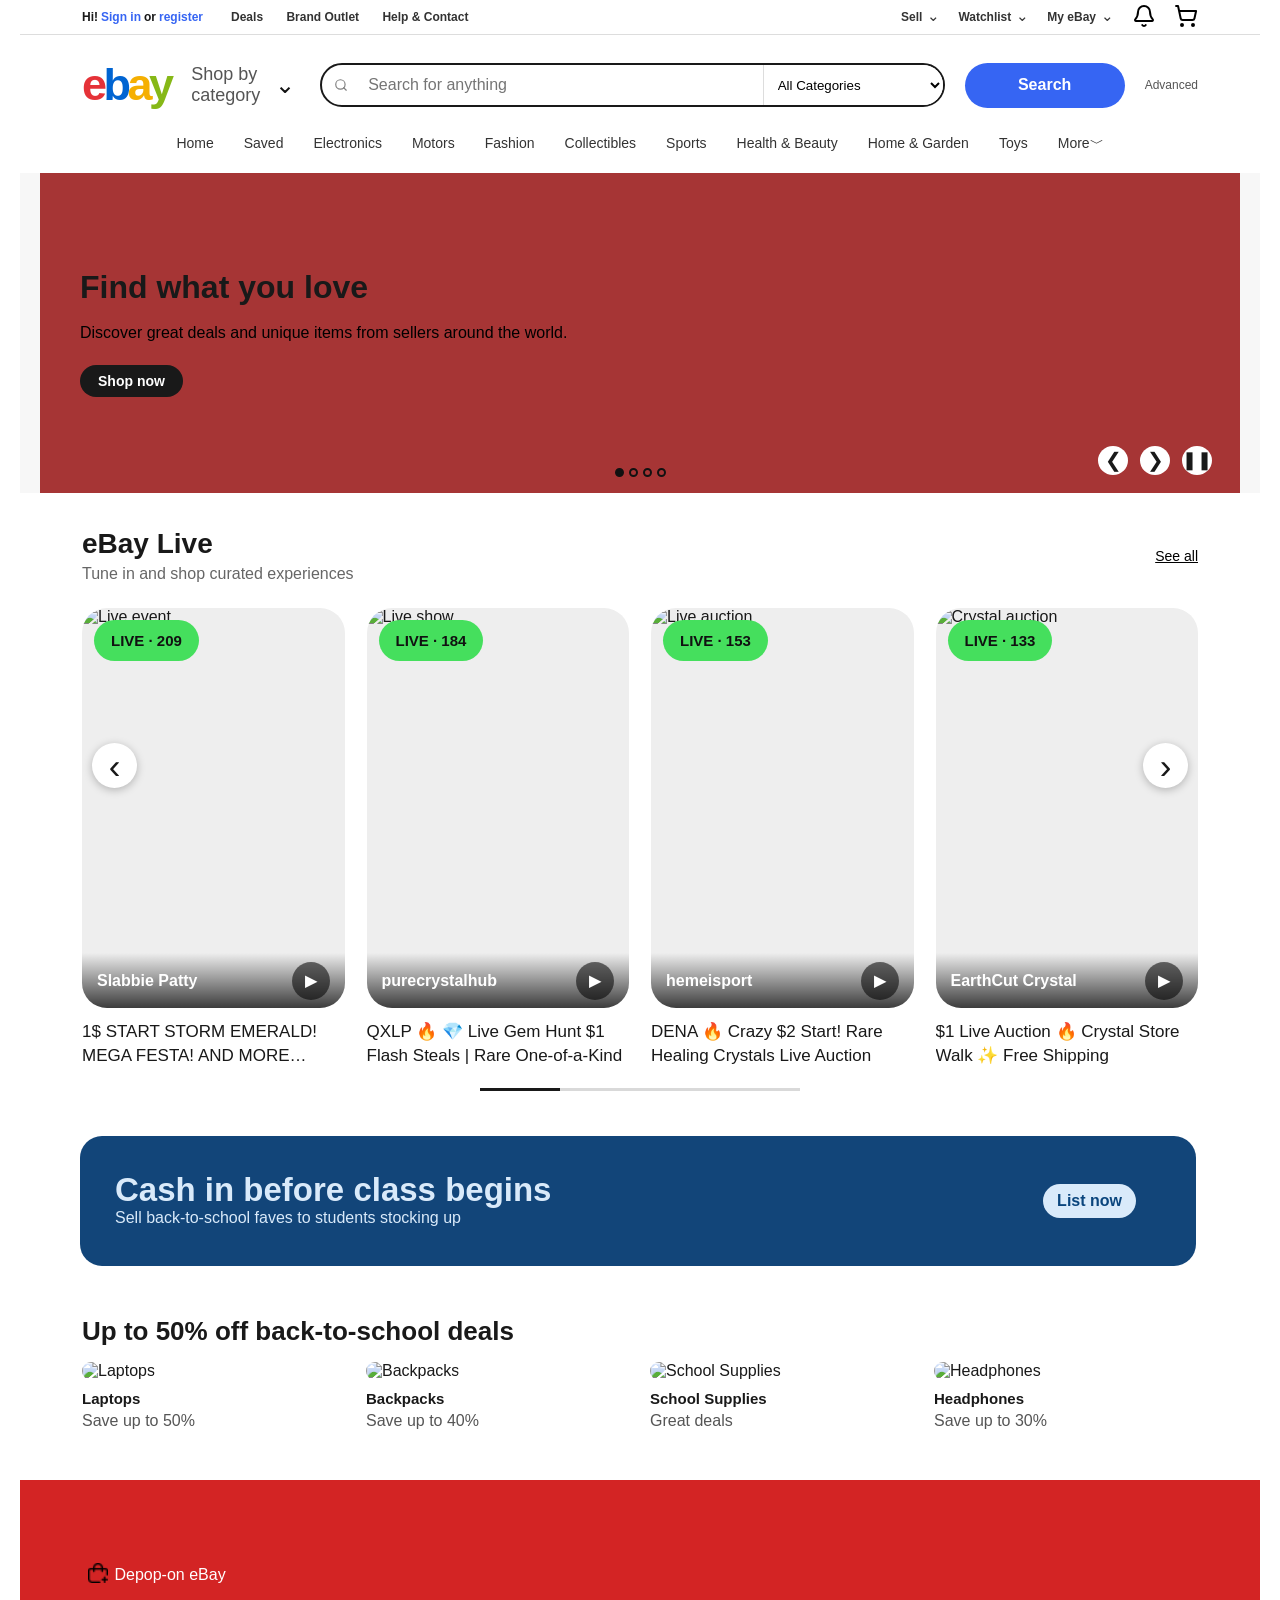
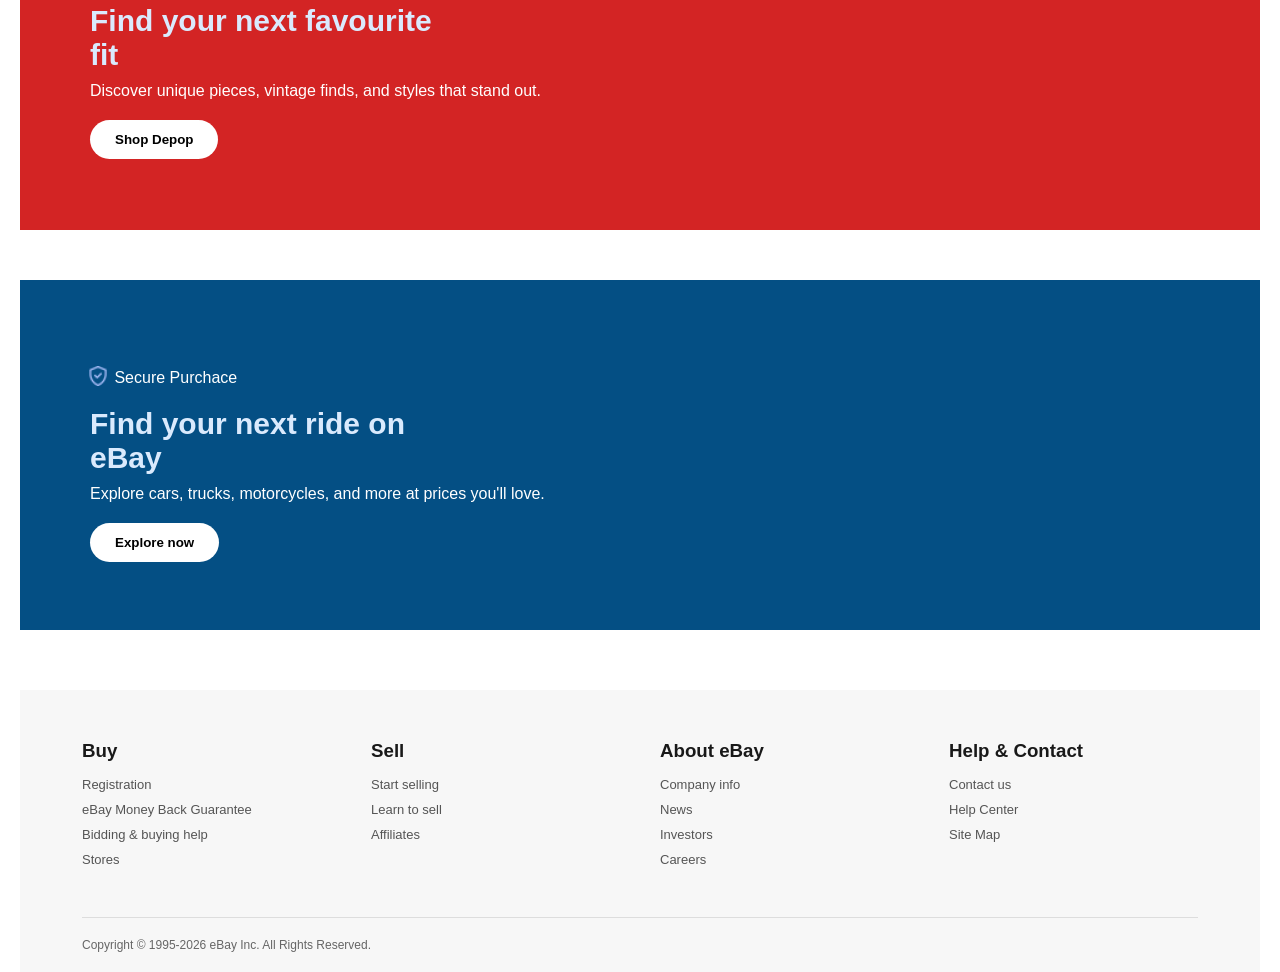
==== commit d7122adb: "Updated website" ====
--- a/index.html
+++ b/index.html
@@ -10,7 +10,7 @@
     <link rel="stylesheet" href="ebay.css">
 </head>
 
-<body>
+<body class="container">
 
 
 
@@ -270,9 +270,9 @@
                     <div class="hero-background"></div>
 
                     <div class="hero-text background-text">
-                        <h1>Great deals are waiting</h1>
-
-                        <p>
+                        <h1 class="img-2">Great deals are waiting</h1>
+
+                        <p  class="img-2">
                             Shop amazing products at prices
                             you'll love.
                         </p>
@@ -286,9 +286,9 @@
                 <div class="hero-slide slide-3">
 
                     <div class="hero-text hero-text-3">
-                        <h1>Discover something new</h1>
-
-                        <p>
+                        <h1 class="img">Discover something new</h1>
+
+                        <p class="img">
                             Find trending products and
                             unexpected treasures.
                         </p>
--- a/ebay.css
+++ b/ebay.css
@@ -2,6 +2,7 @@
     box-sizing: border-box;
     margin: 0;
     padding: 0;
+    
 }
 
 
@@ -9,6 +10,7 @@
     font-family: Arial, sans-serif;
     color: #191919;
     background: white;
+    max-width: fit-content;
 }
 
 
@@ -568,6 +570,10 @@
     
 }
 
+.img-2 {
+    color: white;
+}
+
 
 
 
@@ -1393,8 +1399,19 @@
 
 
 
-
-@media (max-width: 800px) {
+.container {
+    max-width: 1400px;
+    margin: 0 auto;
+    width: 100%;
+    padding: 0 20px;
+}
+@media (max-width: 1200px) {
+
+    .container {
+        width: 100%;
+        max-width: none;
+        padding: 0 10px;
+    }
 
 
     .top-links {
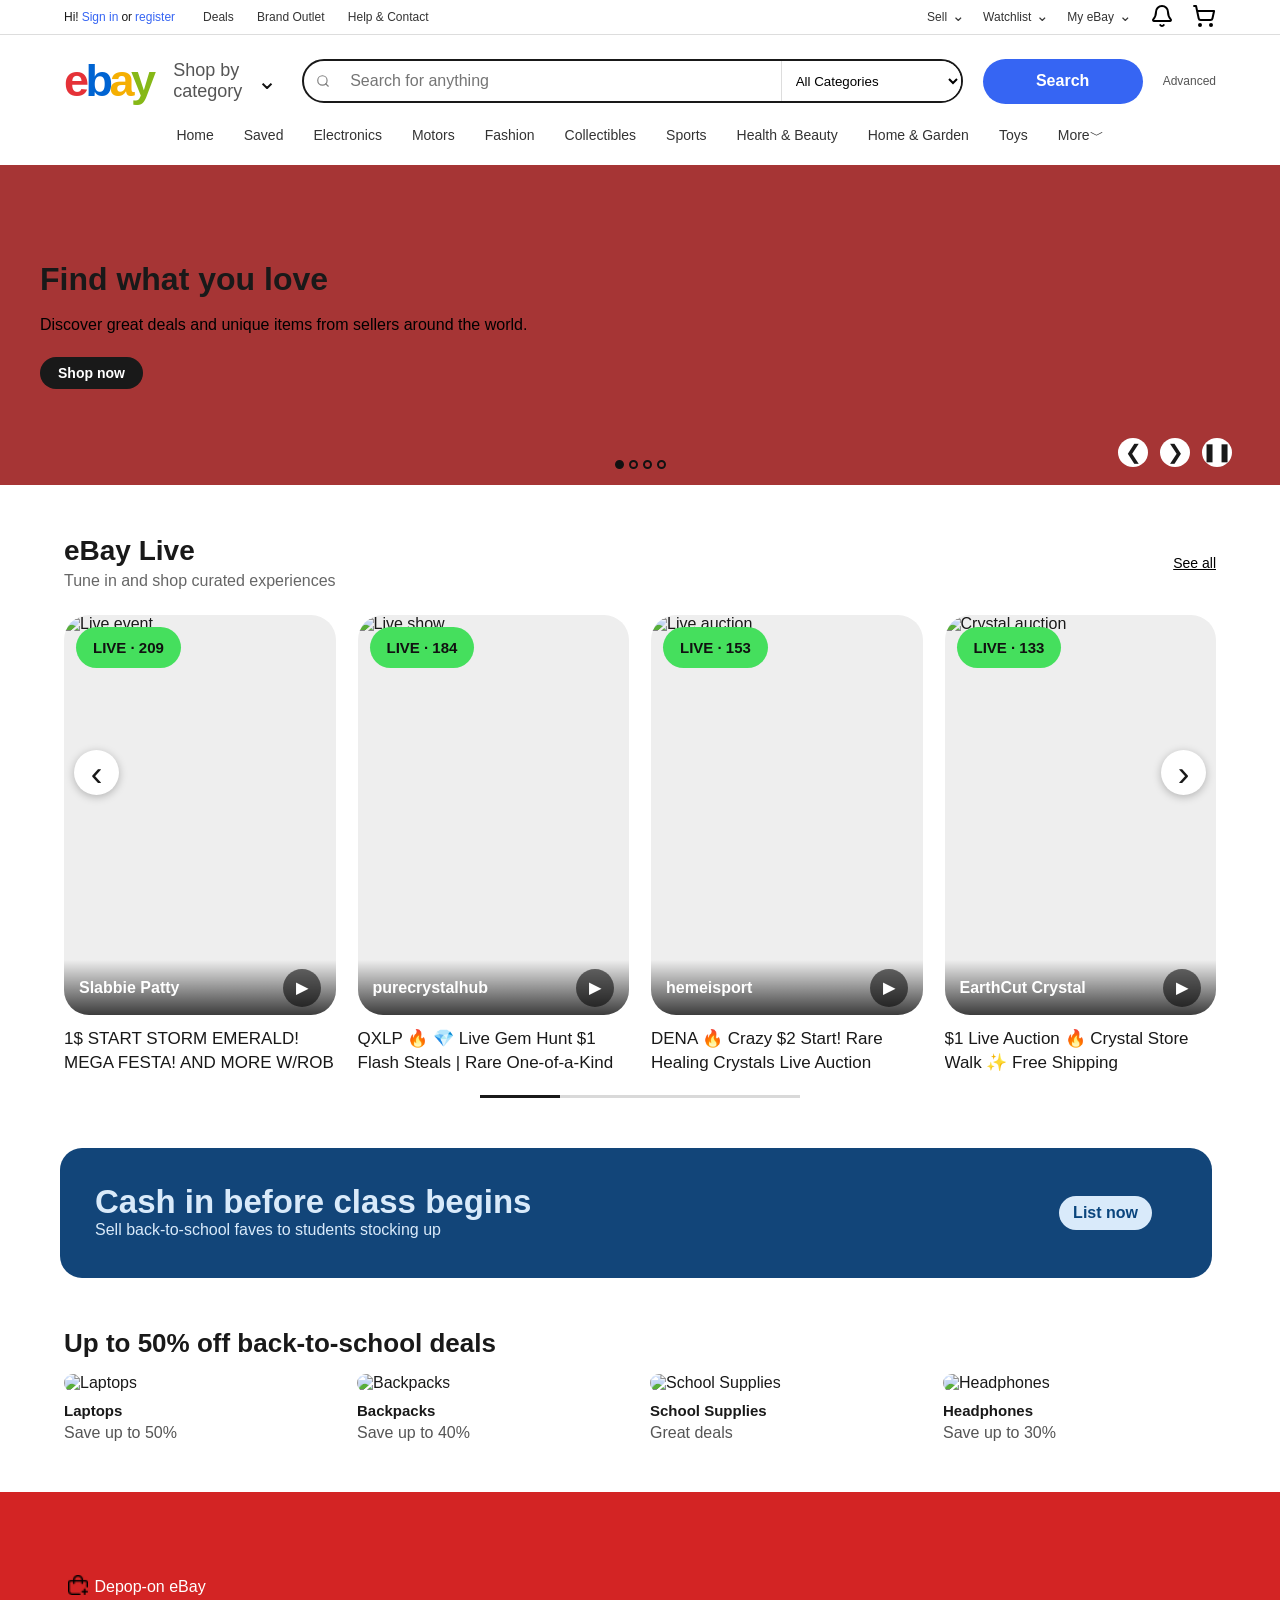
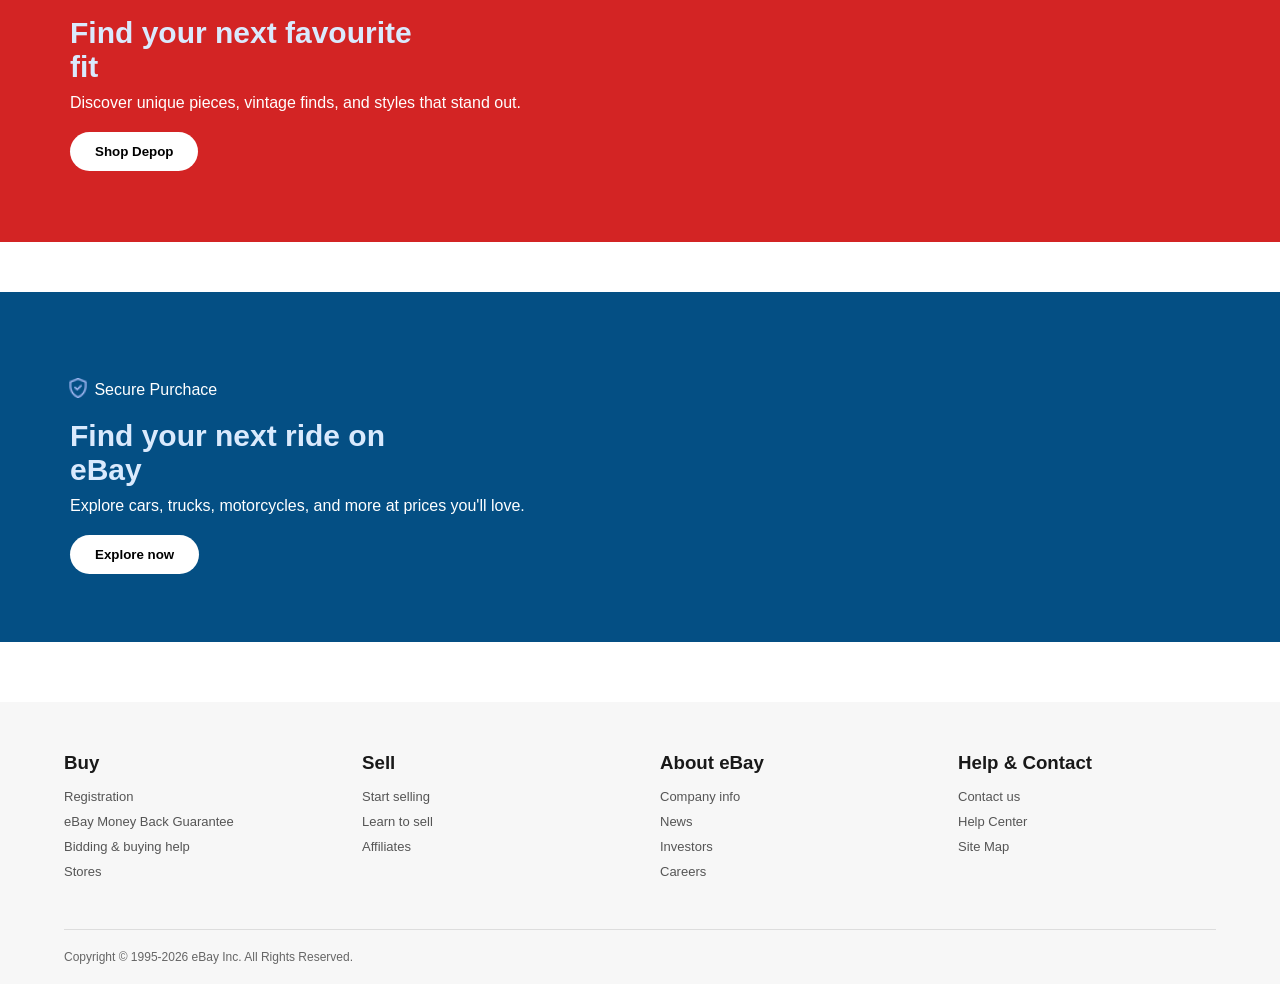
==== commit dd2b0179: "Updated website" ====
--- a/index.html
+++ b/index.html
@@ -10,7 +10,7 @@
     <link rel="stylesheet" href="ebay.css">
 </head>
 
-<body class="container">
+<body>
 
 
 
--- a/ebay.css
+++ b/ebay.css
@@ -2,34 +2,32 @@
     box-sizing: border-box;
     margin: 0;
     padding: 0;
-    
-}
-
+}
+
+html {
+    width: 100%;
+    overflow-x: hidden;
+}
 
 body {
+    width: 100%;
+    max-width: 100%;
+    margin: 0 auto;
     font-family: Arial, sans-serif;
     color: #191919;
     background: white;
-    max-width: fit-content;
-}
-
-
-
+    overflow-x: hidden;
+}
 
 
 .top-bar {
-    height: 35px;
-
+    width: 100%;
+    min-height: 35px;
     display: flex;
     justify-content: space-between;
     align-items: center;
-
     padding: 0 5%;
-
     font-size: 12px;
-
-    font-weight: 550;
-
     border-bottom: 1px solid #ddd;
 }
 
@@ -170,22 +168,17 @@
 
 
 header {
-
+    width: 100%;
     padding: 20px 5% 0;
 }
 
-
 .header-main {
-
-    display: flex;
-
-    align-items: center;
-
-    height: 60px;
-
+    width: 100%;
+    max-width: 1400px;
+    margin: 0 auto;
+    display: flex;
+    align-items: center;
     gap: 20px;
-
-    
 }
 
 .search {
@@ -423,13 +416,12 @@
 
 
 .category-nav {
-
-    display: flex;
-
+    width: 100%;
+    max-width: 1400px;
+    margin: 0 auto;
+    display: flex;
     justify-content: center;
-
     gap: 30px;
-
     padding: 20px 0;
 }
 
@@ -776,10 +768,9 @@
 
 
 .live-section {
-
-    margin: 35px 5% 45px;
-
-    position: relative;
+    width: 90%;
+    max-width: 1400px;
+    margin: 50px auto;
 }
 
 
@@ -1274,8 +1265,9 @@
 
 
 .section {
-
-    margin: 50px 5%;
+    width: 90%;
+    max-width: 1400px;
+    margin: 50px auto;
 }
 
 
@@ -1399,125 +1391,78 @@
 
 
 
-.container {
-    max-width: 1400px;
-    margin: 0 auto;
-    width: 100%;
-    padding: 0 20px;
-}
-@media (max-width: 1200px) {
-
-    .container {
+
+@media (max-width: 800px) {
+
+    .top-bar {
+        padding: 0 15px;
+    }
+
+    .top-links {
+        display: none;
+    }
+
+    header {
+        padding: 15px;
+    }
+
+    .header-main {
+        flex-wrap: wrap;
+        gap: 12px;
+    }
+
+    .logo {
         width: 100%;
-        max-width: none;
-        padding: 0 10px;
-    }
-
-
-    .top-links {
-
+        font-size: 40px;
+    }
+
+    .advanced {
         display: none;
     }
 
-
-    .header-main {
-
-        flex-wrap: wrap;
-    }
-
-
-    .logo {
-
+    .category-dropdown {
+        display: none;
+    }
+
+    .search-area {
         width: 100%;
-    }
-
-
-    .advanced {
-
+        flex: 1;
+    }
+
+    .search-area select {
         display: none;
     }
 
-
-    .search-area {
-
+    .search-button {
+        width: 100px;
+        flex-shrink: 0;
+    }
+
+    .category-nav {
         width: 100%;
-    }
-
-
-    .search-area select {
-
-        display: none;
-    }
-
-
-    .search-button {
-
-        width: 120px;
-    }
-
-
-    .category-nav {
-
         overflow-x: auto;
-
         justify-content: flex-start;
-    }
-
+        padding: 15px 0;
+        gap: 20px;
+        white-space: nowrap;
+    }
 
     .hero {
-
         height: 250px;
     }
 
-
-    .hero-text {
-
-        padding: 20px;
-    }
-
-
-    .hero-text h1 {
-
-        font-size: 24px;
-    }
-
-
-
-    .live-page {
-
+    .section,
+    .live-section {
+        width: calc(100% - 30px);
+        margin: 35px auto;
+    }
+
+    .products {
         grid-template-columns: repeat(2, 1fr);
-
         gap: 15px;
     }
 
-
-    .live-image {
-
-        height: 220px;
-    }
-
-
-    .live-card > p {
-
-        font-size: 14px;
-    }
-
-
-    .live-title h2 {
-
-        font-size: 24px;
-    }
-
-
-    .products {
-
+    .footer-columns {
         grid-template-columns: repeat(2, 1fr);
     }
-
-
-    .footer-columns {
-
-        grid-template-columns: repeat(2, 1fr);
-    }
-
 }
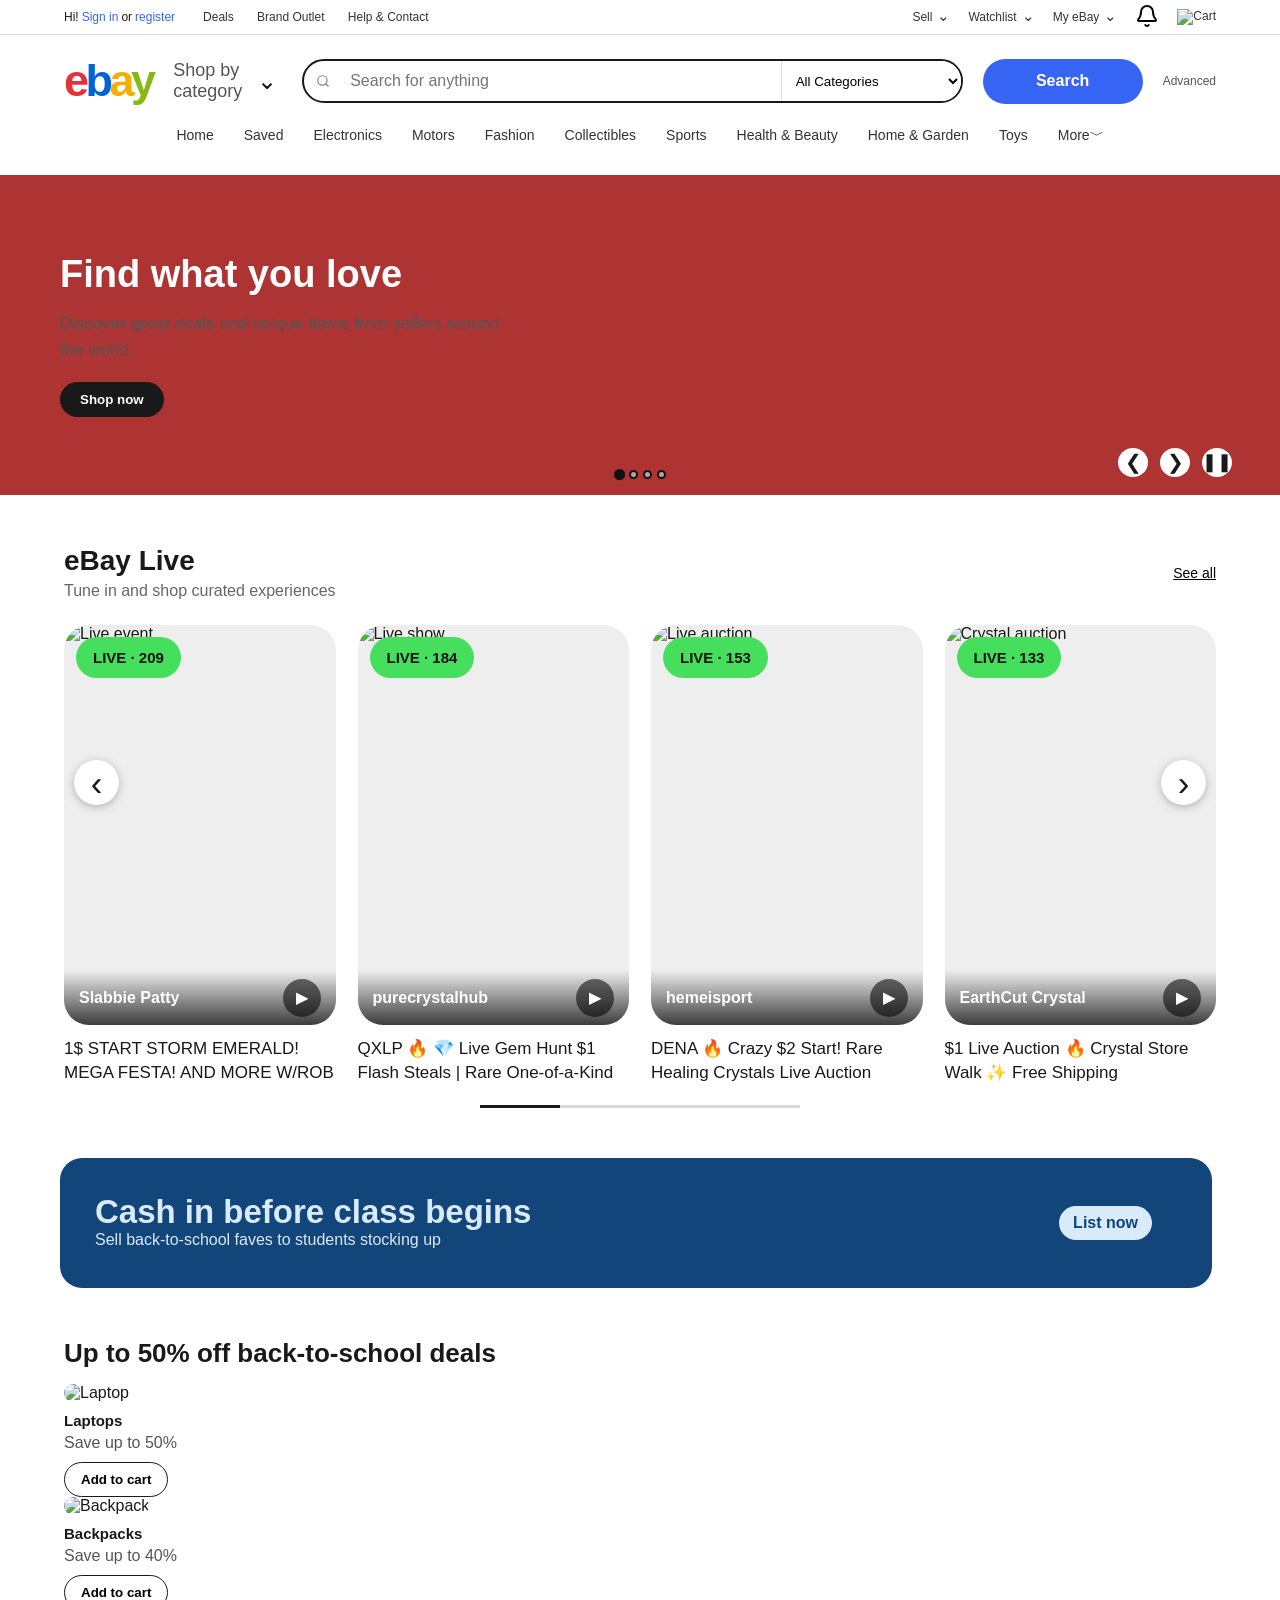
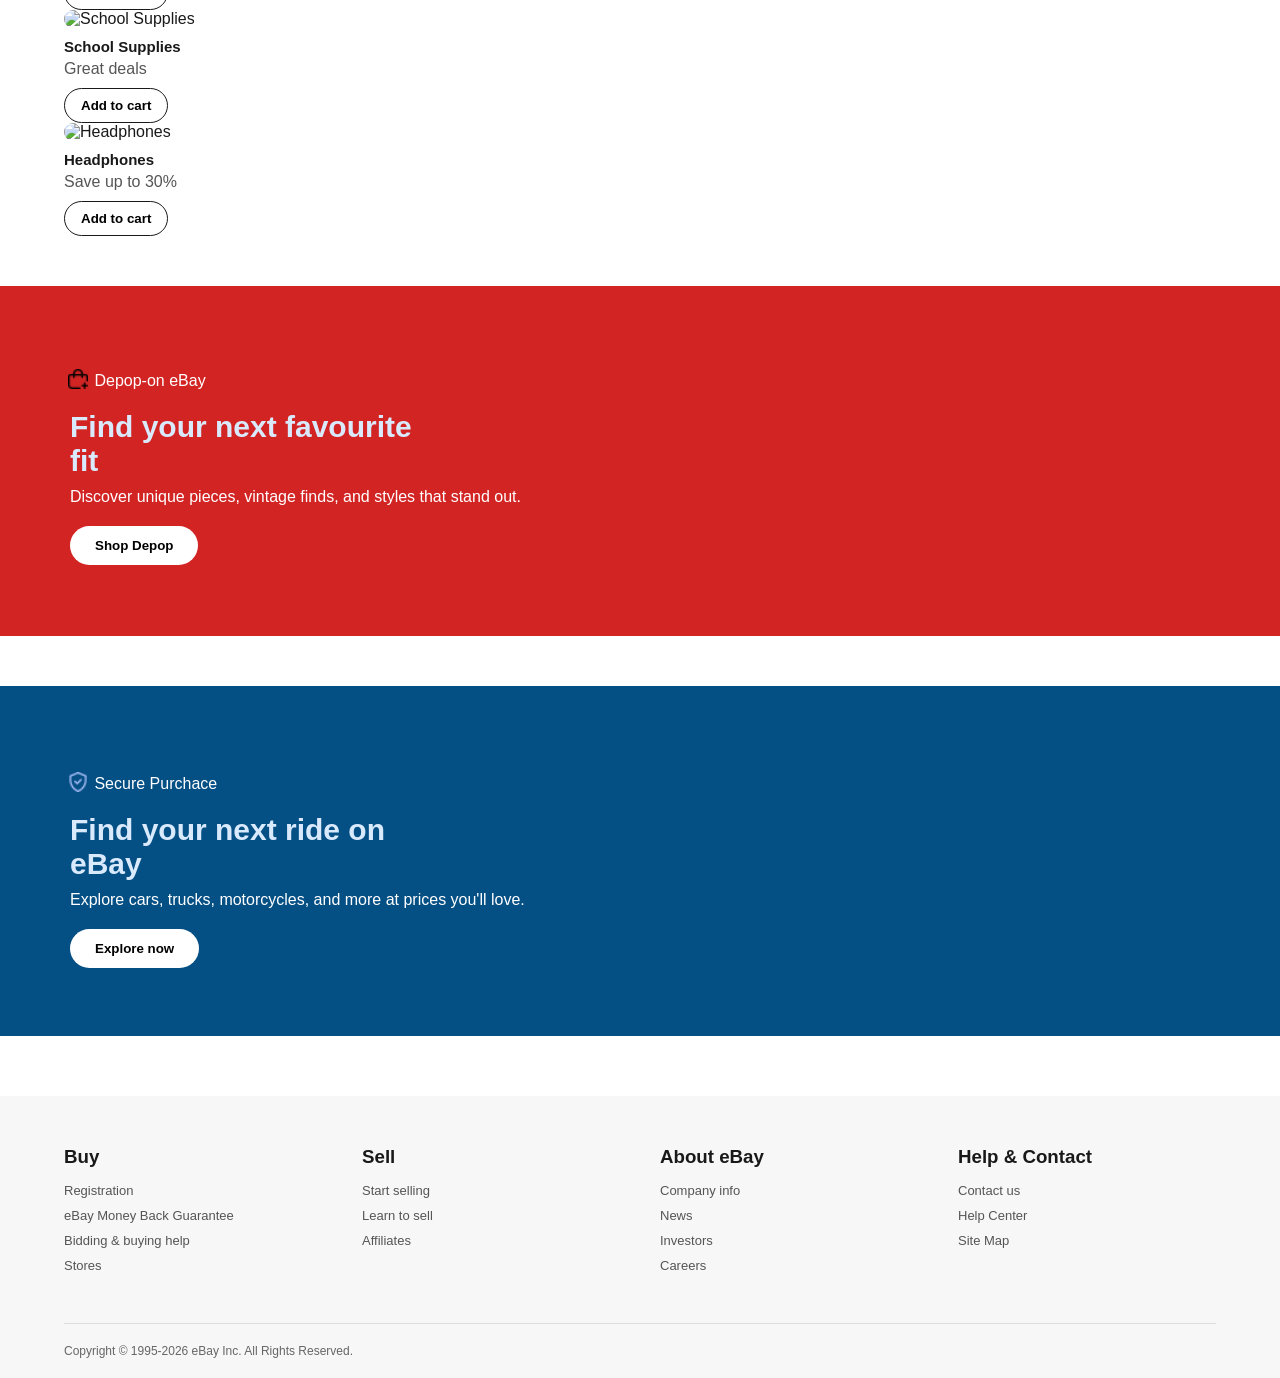
==== commit 5491f924: "Updated website" ====
--- a/index.html
+++ b/index.html
@@ -9,7 +9,6 @@
 
     <link rel="stylesheet" href="ebay.css">
 </head>
-
 <body>
 
 
@@ -105,9 +104,14 @@
         </a>
 
 
-        <a href="#" class="icons">
-            <img src="[data-uri]" alt="">
-        </a>
+        <a href="cart.html" class="icons">
+
+    <img
+        src="[data-uri]"
+        alt="Cart"
+    >
+
+</a>
 
     </div>
 
@@ -246,12 +250,12 @@
 
             <div class="wrapper-holder">
 
-            
-
+                <!-- SLIDE 1 -->
                 <div class="hero-slide slide-1">
 
-                    <div class="hero-text hero-text-1">
+                    <div class="hero-text">
                         <h1>Find what you love</h1>
+
                         <p>
                             Discover great deals and unique items
                             from sellers around the world.
@@ -265,14 +269,13 @@
                 </div>
 
 
+                <!-- SLIDE 2 -->
                 <div class="hero-slide slide-2">
 
-                    <div class="hero-background"></div>
-
-                    <div class="hero-text background-text">
-                        <h1 class="img-2">Great deals are waiting</h1>
-
-                        <p  class="img-2">
+                    <div class="hero-text">
+                        <h1>Great deals are waiting</h1>
+
+                        <p>
                             Shop amazing products at prices
                             you'll love.
                         </p>
@@ -283,12 +286,13 @@
                 </div>
 
 
+                <!-- SLIDE 3 -->
                 <div class="hero-slide slide-3">
 
-                    <div class="hero-text hero-text-3">
-                        <h1 class="img">Discover something new</h1>
-
-                        <p class="img">
+                    <div class="hero-text">
+                        <h1>Discover something new</h1>
+
+                        <p>
                             Find trending products and
                             unexpected treasures.
                         </p>
@@ -301,9 +305,10 @@
                 </div>
 
 
+                <!-- SLIDE 4 -->
                 <div class="hero-slide slide-4">
 
-                    <div class="hero-text hero-text-4">
+                    <div class="hero-text">
                         <h1>Shop your favorite brands</h1>
 
                         <p>
@@ -318,51 +323,51 @@
 
                 </div>
 
-
-                <div class="hero-slide slide-1">
-
-                    <div class="hero-text copy-1">
-                        <h1>Find what you love</h1>
-
-                        <p>
-                            Discover great deals and unique items
-                            from sellers around the world.
-                        </p>
-
-                        <button>Shop now</button>
-                    </div>
-
-                    <div class="hero-image"></div>
-
-                </div>
-
             </div>
 
-<div class="hero-controls">
-
-    <!-- SLIDE DOTS -->
-    <div class="slide-dots">
-        <span class="dot active"></span>
-        <span class="dot"></span>
-        <span class="dot"></span>
-        <span class="dot"></span>
+        </div>
+
+
+        <!-- HERO CONTROLS -->
+
+        <div class="hero-controls">
+
+            <div class="slide-dots">
+
+                <button class="dot active" data-slide="0"></button>
+
+                <button class="dot" data-slide="1"></button>
+
+                <button class="dot" data-slide="2"></button>
+
+                <button class="dot" data-slide="3"></button>
+
+            </div>
+
+
+            <div class="slide-buttons">
+
+                <button id="hero-prev" class="slide-control">
+                    &#10094;
+                </button>
+
+                <button id="hero-next" class="slide-control">
+                    &#10095;
+                </button>
+
+                <button id="hero-pause" class="slide-control pause">
+                    ❚❚
+                </button>
+
+            </div>
+
+        </div>
+
     </div>
 
-    <div class="slide-buttons">
-
-        <button class="slide-control">
-            &#10094;
-        </button>
-
-        <button class="slide-control">
-            &#10095;
-        </button>
-
-        <button class="slide-control pause">
-            &#10074;&#10074;
-        </button>
-
-    </div>
+</section>
+
+
 
 </div>
 
@@ -1070,84 +1075,87 @@
     </h2>
 
 
-    <div class="products">
-
-
-        <div class="product">
-
-            <img
-                src="https://images.unsplash.com/photo-1542393545-10f5cde2c810?q=80&w=765&auto=format&fit=crop"
-                alt="Laptops"
-            >
-
-            <h3>
-                Laptops
-            </h3>
-
-            <p>
-                Save up to 50%
-            </p>
-
-        </div>
-
-
-
-        <div class="product">
-
-            <img
-                src="https://images.unsplash.com/photo-1622560480654-d96214fdc887?q=80&w=688&auto=format&fit=crop"
-                alt="Backpacks"
-            >
-
-            <h3>
-                Backpacks
-            </h3>
-
-            <p>
-                Save up to 40%
-            </p>
-
-        </div>
-
-
-
-        <div class="product">
-
-            <img
-                src="https://plus.unsplash.com/premium_photo-1663127374925-56558b81cd38?q=80&w=1170&auto=format&fit=crop"
-                alt="School Supplies"
-            >
-
-            <h3>
-                School Supplies
-            </h3>
-
-            <p>
-                Great deals
-            </p>
-
-        </div>
-
-
-
-        <div class="product">
-
-            <img
-                src="https://plus.unsplash.com/premium_photo-1679513691474-73102089c117?q=80&w=1113&auto=format&fit=crop"
-                alt="Headphones"
-            >
-
-            <h3>
-                Headphones
-            </h3>
-
-            <p>
-                Save up to 30%
-            </p>
-
-        </div>
-
-    </div>
+    <div class="product"
+     data-name="Laptop"
+     data-price="500">
+
+    <img
+        src="https://images.unsplash.com/photo-1542393545-10f5cde2c810?q=80&w=765&auto=format&fit=crop"
+        alt="Laptop"
+    >
+
+    <h3>Laptops</h3>
+
+    <p>Save up to 50%</p>
+
+    <button class="add-cart">
+        Add to cart
+    </button>
+
+</div>
+
+
+
+        <div class="product"
+     data-name="Backpack"
+     data-price="40">
+
+    <img
+        src="https://images.unsplash.com/photo-1622560480654-d96214fdc887?q=80&w=688&auto=format&fit=crop"
+        alt="Backpack"
+    >
+
+    <h3>Backpacks</h3>
+
+    <p>Save up to 40%</p>
+
+    <button class="add-cart">
+        Add to cart
+    </button>
+
+</div>
+
+
+
+        <div class="product"
+     data-name="School Supplies"
+     data-price="25">
+
+    <img
+        src="https://plus.unsplash.com/premium_photo-1663127374925-56558b81cd38?q=80&w=1170&auto=format&fit=crop"
+        alt="School Supplies"
+    >
+
+    <h3>School Supplies</h3>
+
+    <p>Great deals</p>
+
+    <button class="add-cart">
+        Add to cart
+    </button>
+
+</div>
+
+
+
+        <div class="product"
+     data-name="Headphones"
+     data-price="80">
+
+    <img
+        src="https://plus.unsplash.com/premium_photo-1679513691474-73102089c117?q=80&w=1113&auto=format&fit=crop"
+        alt="Headphones"
+    >
+
+    <h3>Headphones</h3>
+
+    <p>Save up to 30%</p>
+
+    <button class="add-cart">
+        Add to cart
+    </button>
+
+</div>
 
 </section>
 
@@ -1269,6 +1277,7 @@
 
 </footer>
 
+<script src="script.js"></script>
 
 </body>
 </html>
--- a/ebay.css
+++ b/ebay.css
@@ -445,111 +445,102 @@
 
 
 
+/* =========================
+   HERO
+========================= */
+
 .hero {
     width: 100%;
+    margin-top: 10px;
+}
+
+.container {
+    position: relative;
+    width: 100%;
+    max-width: 1600px;
+    margin: auto;
+    overflow: hidden;
+}
+
+.wrapper {
+    width: 100%;
+    overflow: hidden;
+}
+
+.wrapper-holder {
+    display: flex;
+    width: 100%;
+    transition: transform 0.6s ease;
+}
+
+.hero-slide {
+    position: relative;
+
+    min-width: 100%;
+    width: 100%;
+
     height: 320px;
-    background: #f7f7f7;
-}
-
-.hero .container {
-    width: 100%;
-    height: 100%;
-    position: relative;
+
+    display: flex;
+    align-items: stretch;
+
     overflow: hidden;
 }
 
-.hero .wrapper {
-    width: 100%;
-    height: 100%;
-    overflow: hidden;
-}
-
 
 /* =========================
-   HERO SLIDER
+   HERO TEXT
 ========================= */
 
-.hero .wrapper-holder {
-    display: flex;
-
-    width: 500%;
-    height: 100%;
-
-    animation: heroSlider 15s ease-in-out infinite;
-}
-
-
-
-.hero-slide {
-    width: 20%;
-    height: 100%;
-
-    flex-shrink: 0;
-
-    display: flex;
-    align-items: center;
-
-    position: relative;
-
-    background: #f7f7f7;
-
-    overflow: hidden;
-}
-
-
-
-
 .hero-text {
-    width: 50%;
-    height: 100%;
-    padding: 40px;
-    
+    width: 45%;
+
     display: flex;
     flex-direction: column;
     justify-content: center;
 
-    
-    
+    padding: clamp(25px, 5vw, 60px);
+
+    z-index: 2;
 }
 
 .hero-text h1 {
-    font-size: 32px;
+    font-size: clamp(24px, 3vw, 38px);
     margin-bottom: 15px;
 }
 
 .hero-text p {
-    font-size: 16px;
+    max-width: 500px;
+
+    font-size: clamp(14px, 1.5vw, 17px);
+
     line-height: 1.5;
-    color: black;
+
     margin-bottom: 20px;
+
+    color: #555;
 }
 
 .hero-text button {
-   padding: 8px 18px;
-    font-size: 14px;
     width: fit-content;
-    border-radius: 50px;
+
+    padding: 10px 20px;
+
     border: none;
+    border-radius: 20px;
+
     background: #191919;
     color: white;
+
+    font-weight: bold;
+
     cursor: pointer;
-    font-weight: bold;
-}
-
-.hero-text-1 {
-    background-color: rgb(166, 53, 53);
-    
-}
-
-.hero-text-3 {
-    background-color: orange;
-}
-.hero-text-4 {
-    background-color: #0064d2;
-}
-
-
-
+}
+
+
+/* =========================
+   HERO IMAGE
+========================= */
 
 .hero-image {
     width: 55%;
@@ -558,76 +549,157 @@
     background-size: cover;
     background-position: center;
     background-repeat: no-repeat;
-
-    
-}
-
-.img-2 {
+}
+
+
+/* =========================
+   SLIDE 1
+========================= */
+
+.slide-1 {
+    background: rgb(174, 51, 51);
     color: white;
 }
 
-
-
-
 .slide-1 .hero-image {
-    background-image: url("https://i.ebayimg.com/images/g/zkwAAeSwknpqTAe6/s-l960.webp");
-    background-color: rgb(166, 53, 53);
-}
-
-
+    background-image:
+        url("https://i.ebayimg.com/images/g/zkwAAeSwknpqTAe6/s-l960.webp");
+}
+
+
+/* =========================
+   SLIDE 2
+========================= */
 
 .slide-2 {
-    position: relative;
-}
-
-
-.slide-2 .hero-background {
-    position: absolute;
-
-    top: 0;
-    left: 0;
-
-    width: 100%;
-    height: 100%;
-
-    background-image: url("https://i.ebayimg.com/images/g/siMAAeSwd3RoglNN/s-l1600.webp");
+    background-image:
+        url("https://i.ebayimg.com/images/g/siMAAeSwd3RoglNN/s-l1600.webp");
 
     background-size: cover;
     background-position: center;
-    background-repeat: no-repeat;
-
-    z-index: 1;
-}
-
-
-.slide-2 .background-text {
+}
+
+.slide-2::before {
+    content: "";
+
+    position: absolute;
+
+    inset: 0;
+
+}
+
+.slide-2 .hero-text {
     position: relative;
-    z-index: 3;
-
-    color: #191919;
-}
-
-
-
+    z-index: 2;
+
+    width: 50%;
+}
+
+
+/* =========================
+   SLIDE 3
+========================= */
+
+.slide-3 {
+    background: orange;
+}
 
 .slide-3 .hero-image {
-    background-image: url("https://i.ebayimg.com/images/g/WPsAAeSwNzdog5r7/s-l960.webp");
-    background-color: orange;
-}
-
-
+    background-image:
+        url("https://i.ebayimg.com/images/g/WPsAAeSwNzdog5r7/s-l960.webp");
+}
+
+
+/* =========================
+   SLIDE 4
+========================= */
+
+.slide-4 {
+    background: blue;
+}
 
 .slide-4 .hero-image {
-    background-image: url("https://i.ebayimg.com/images/g/L1wAAeSw-7pqBewc/s-l960.webp");
-    background-color: #0064d2;
-}
-
-.copy-1 {
-    background-color: rgb(166, 53, 53);
-}
-
-
-
+    background-image:
+        url("https://i.ebayimg.com/images/g/L1wAAeSw-7pqBewc/s-l960.webp");
+}
+
+
+/* =========================
+   HERO CONTROLS
+========================= */
+
+.hero-controls {
+    position: absolute;
+
+    left: 0;
+    right: 0;
+    bottom: 15px;
+
+    display: flex;
+
+    justify-content: space-between;
+    align-items: center;
+
+    padding: 0 clamp(15px, 3vw, 40px);
+
+    z-index: 10;
+}
+
+
+/* DOTS */
+
+.slide-dots {
+    display: flex;
+    gap: 8px;
+}
+
+.dot {
+    width: 9px;
+    height: 9px;
+
+    padding: 0;
+
+    border: none;
+
+    border-radius: 50%;
+
+    background: #aaa;
+
+    cursor: pointer;
+}
+
+.dot.active {
+    background: #191919;
+
+    transform: scale(1.25);
+}
+
+
+/* BUTTONS */
+
+.slide-buttons {
+    display: flex;
+    gap: 8px;
+}
+
+.slide-control {
+    width: 38px;
+    height: 38px;
+
+    border: 1px solid #ccc;
+
+    border-radius: 50%;
+
+    background: white;
+
+    font-size: 18px;
+
+    cursor: pointer;
+}
+
+.slide-control:hover {
+    background: #f0f0f0;
+}
 
 @keyframes heroSlider {
 
@@ -1280,7 +1352,26 @@
 
 
 
-
+.add-cart {
+    margin-top: 10px;
+
+    padding: 9px 16px;
+
+    border: 1px solid #191919;
+
+    border-radius: 20px;
+
+    background: white;
+
+    cursor: pointer;
+
+    font-weight: bold;
+}
+
+.add-cart:hover {
+    background: #191919;
+    color: white;
+}
 
 .products {
 
@@ -1391,6 +1482,46 @@
 
 
 
+
+/* =========================
+   RESPONSIVE DESIGN
+========================= */
+
+@media (max-width: 1100px) {
+
+    .header-main {
+        gap: 12px;
+    }
+
+    .logo {
+        font-size: 40px;
+    }
+
+    .category-button {
+        font-size: 15px;
+    }
+
+    .search-button {
+        width: 120px;
+    }
+
+    .advanced {
+        display: none;
+    }
+
+    .category-nav {
+        gap: 18px;
+        overflow-x: auto;
+        justify-content: flex-start;
+        white-space: nowrap;
+    }
+
+}
+
+
+/* =========================
+   TABLET
+========================= */
 
 @media (max-width: 800px) {
 
@@ -1398,8 +1529,12 @@
         padding: 0 15px;
     }
 
+    .top-mid {
+        display: none;
+    }
+
     .top-links {
-        display: none;
+        gap: 10px;
     }
 
     header {
@@ -1408,16 +1543,10 @@
 
     .header-main {
         flex-wrap: wrap;
-        gap: 12px;
     }
 
     .logo {
         width: 100%;
-        font-size: 40px;
-    }
-
-    .advanced {
-        display: none;
     }
 
     .category-dropdown {
@@ -1425,8 +1554,8 @@
     }
 
     .search-area {
-        width: 100%;
         flex: 1;
+        min-width: 0;
     }
 
     .search-area select {
@@ -1435,34 +1564,211 @@
 
     .search-button {
         width: 100px;
-        flex-shrink: 0;
-    }
-
-    .category-nav {
-        width: 100%;
-        overflow-x: auto;
-        justify-content: flex-start;
-        padding: 15px 0;
-        gap: 20px;
-        white-space: nowrap;
-    }
-
-    .hero {
-        height: 250px;
-    }
-
-    .section,
-    .live-section {
-        width: calc(100% - 30px);
-        margin: 35px auto;
+    }
+
+    .hero-slide {
+        height: 280px;
+    }
+
+    .hero-text {
+        width: 50%;
+        padding: 25px;
+    }
+
+    .hero-image {
+        width: 50%;
     }
 
     .products {
         grid-template-columns: repeat(2, 1fr);
-        gap: 15px;
     }
 
     .footer-columns {
         grid-template-columns: repeat(2, 1fr);
     }
+
+}
+
+
+/* =========================
+   PHONE
+========================= */
+
+@media (max-width: 600px) {
+
+    .top-bar {
+        height: auto;
+
+        min-height: 35px;
+
+        font-size: 11px;
+    }
+
+    .top-links {
+        gap: 6px;
+    }
+
+    .top-dropdown summary {
+        font-size: 11px;
+    }
+
+    .icons img {
+        width: 18px;
+        height: 18px;
+    }
+
+
+    header {
+        padding: 10px;
+    }
+
+
+    .logo {
+        font-size: 38px;
+    }
+
+
+    .header-main {
+        gap: 8px;
+    }
+
+
+    .search-area {
+        height: 40px;
+    }
+
+
+    .search-area input {
+        font-size: 13px;
+        padding: 0 10px;
+    }
+
+
+    .search-button {
+        width: 80px;
+        height: 40px;
+        font-size: 13px;
+    }
+
+
+    .category-nav {
+        padding: 12px 0;
+        gap: 20px;
+    }
+
+
+    .hero-slide {
+        height: 240px;
+    }
+
+
+    .hero-text {
+        width: 55%;
+        padding: 18px;
+    }
+
+
+    .hero-text h1 {
+        font-size: 22px;
+    }
+
+
+    .hero-text p {
+        font-size: 12px;
+        margin-bottom: 10px;
+    }
+
+
+    .hero-text button {
+        padding: 8px 14px;
+        font-size: 12px;
+    }
+
+
+    .hero-image {
+        width: 45%;
+    }
+
+
+    .hero-controls {
+        bottom: 8px;
+        padding: 0 10px;
+    }
+
+
+    .slide-control {
+        width: 30px;
+        height: 30px;
+        font-size: 14px;
+    }
+
+
+    .dot {
+        width: 7px;
+        height: 7px;
+    }
+
+
+    .products {
+        grid-template-columns: 1fr 1fr;
+        gap: 10px;
+    }
+
+
+    .product img {
+        height: 140px;
+    }
+
+
+    .footer-columns {
+        grid-template-columns: 1fr 1fr;
+        gap: 20px;
+    }
+
+}
+
+
+/* =========================
+   VERY SMALL PHONES
+========================= */
+
+@media (max-width: 400px) {
+
+    .top-links .top-dropdown:nth-child(2),
+    .top-links .top-dropdown:nth-child(3) {
+        display: none;
+    }
+
+
+    .hero-slide {
+        height: 220px;
+    }
+
+
+    .hero-text {
+        width: 60%;
+        padding: 15px;
+    }
+
+
+    .hero-image {
+        width: 40%;
+    }
+
+
+    .hero-text h1 {
+        font-size: 19px;
+    }
+
+
+    .hero-text p {
+        font-size: 11px;
+    }
+
+
+    .search-button {
+        width: 65px;
+        font-size: 11px;
+    }
+
 }
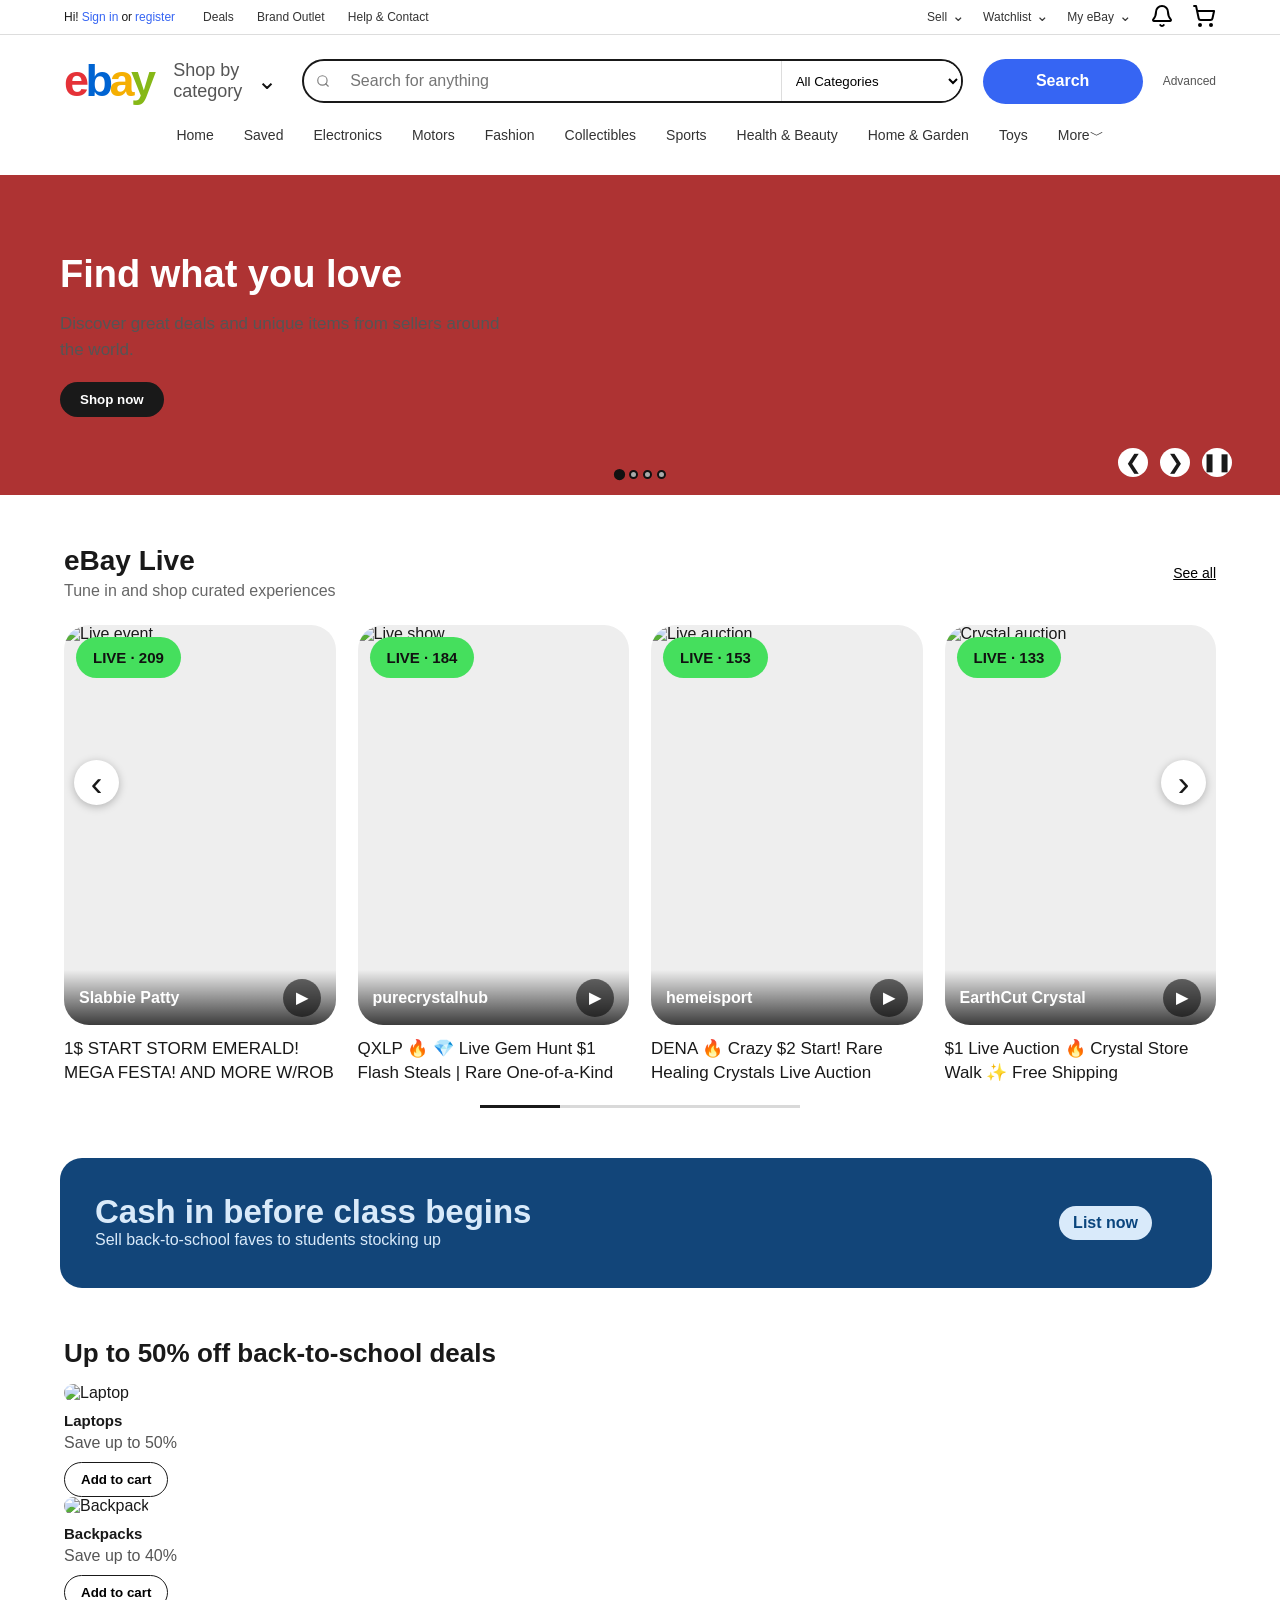
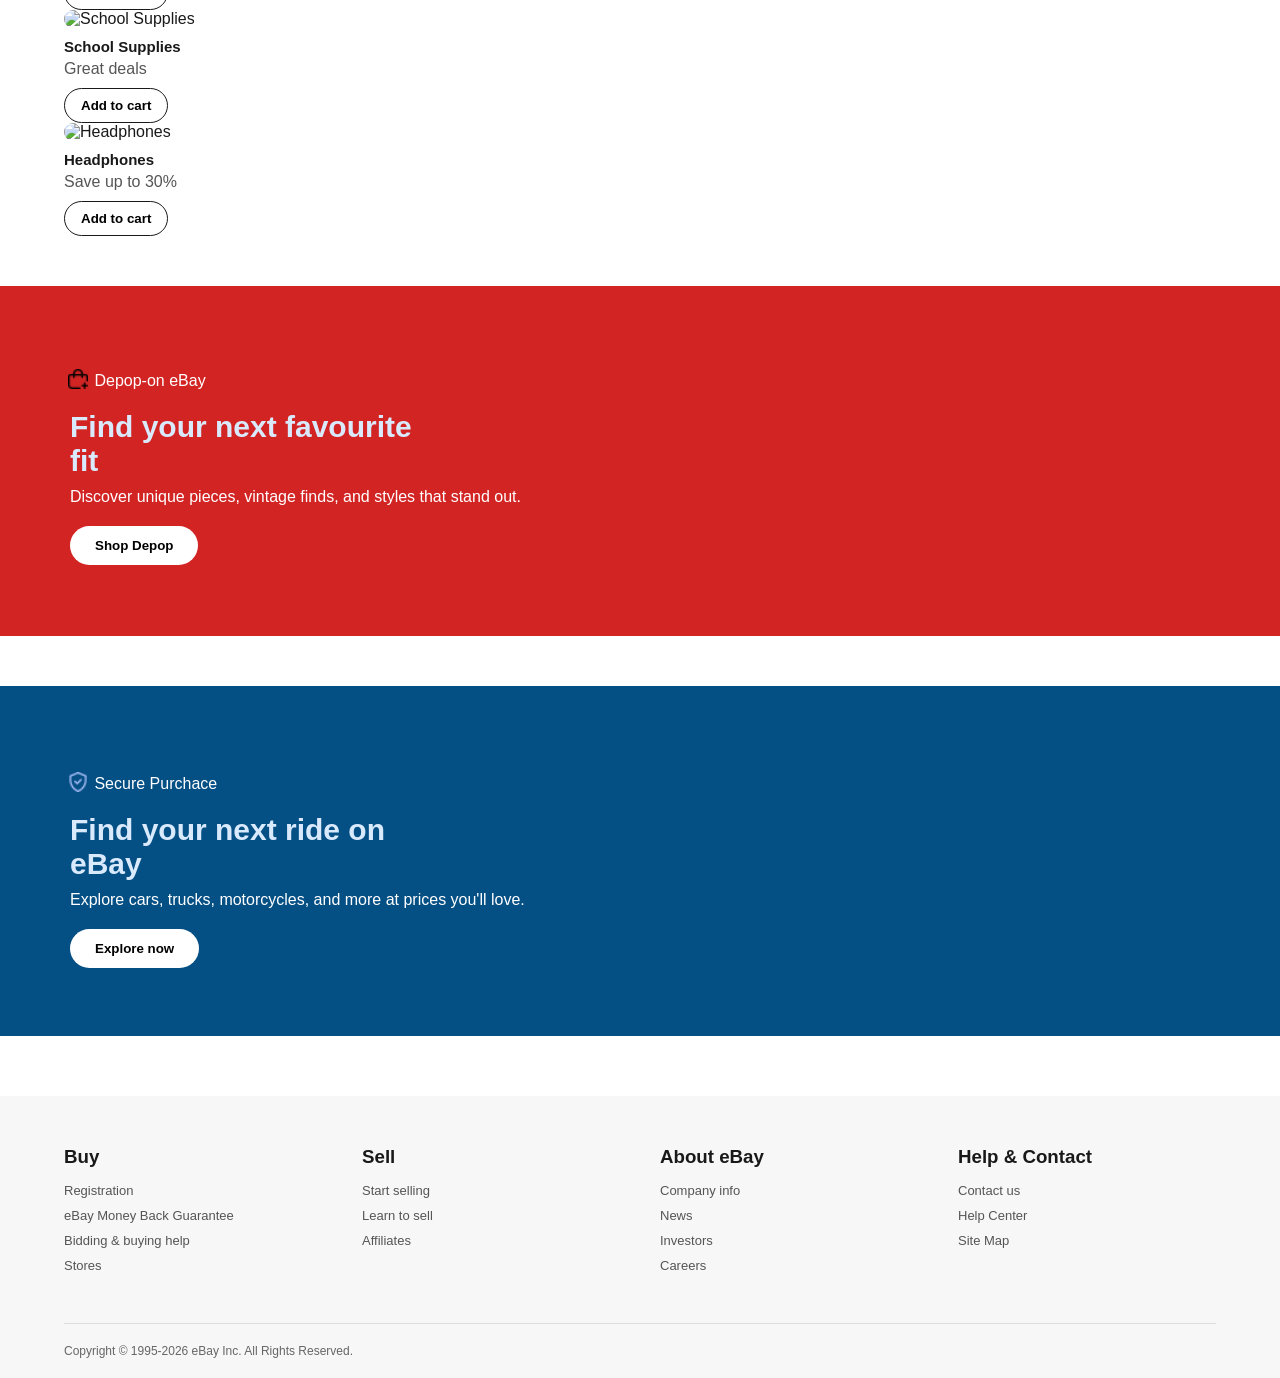
==== commit 1982b053: "Updated website" ====
--- a/index.html
+++ b/index.html
@@ -107,7 +107,7 @@
         <a href="cart.html" class="icons">
 
     <img
-        src="[data-uri]"
+        src="[data-uri]"
         alt="Cart"
     >
 
--- a/ebay.css
+++ b/ebay.css
@@ -1594,7 +1594,7 @@
    PHONE
 ========================= */
 
-@media (max-width: 600px) {
+@media (max-width: 400px) {
 
     .top-bar {
         height: auto;
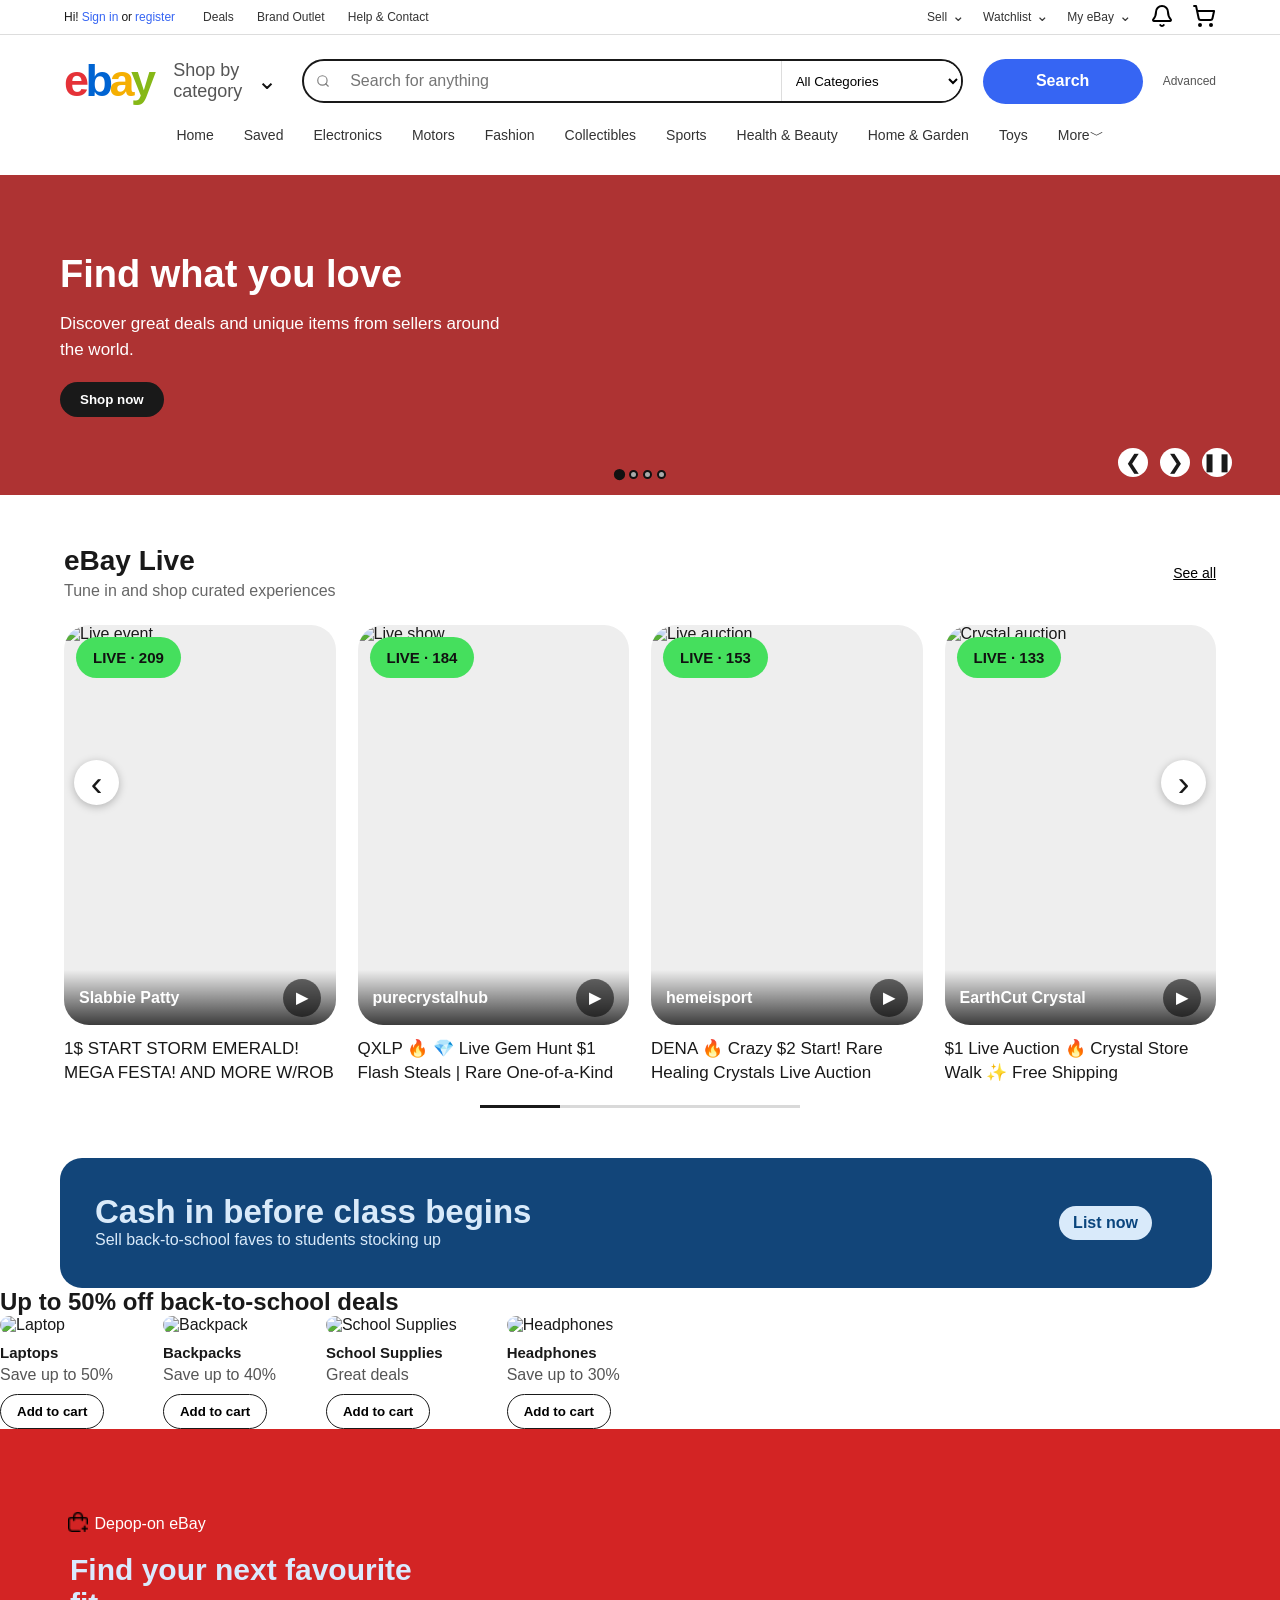
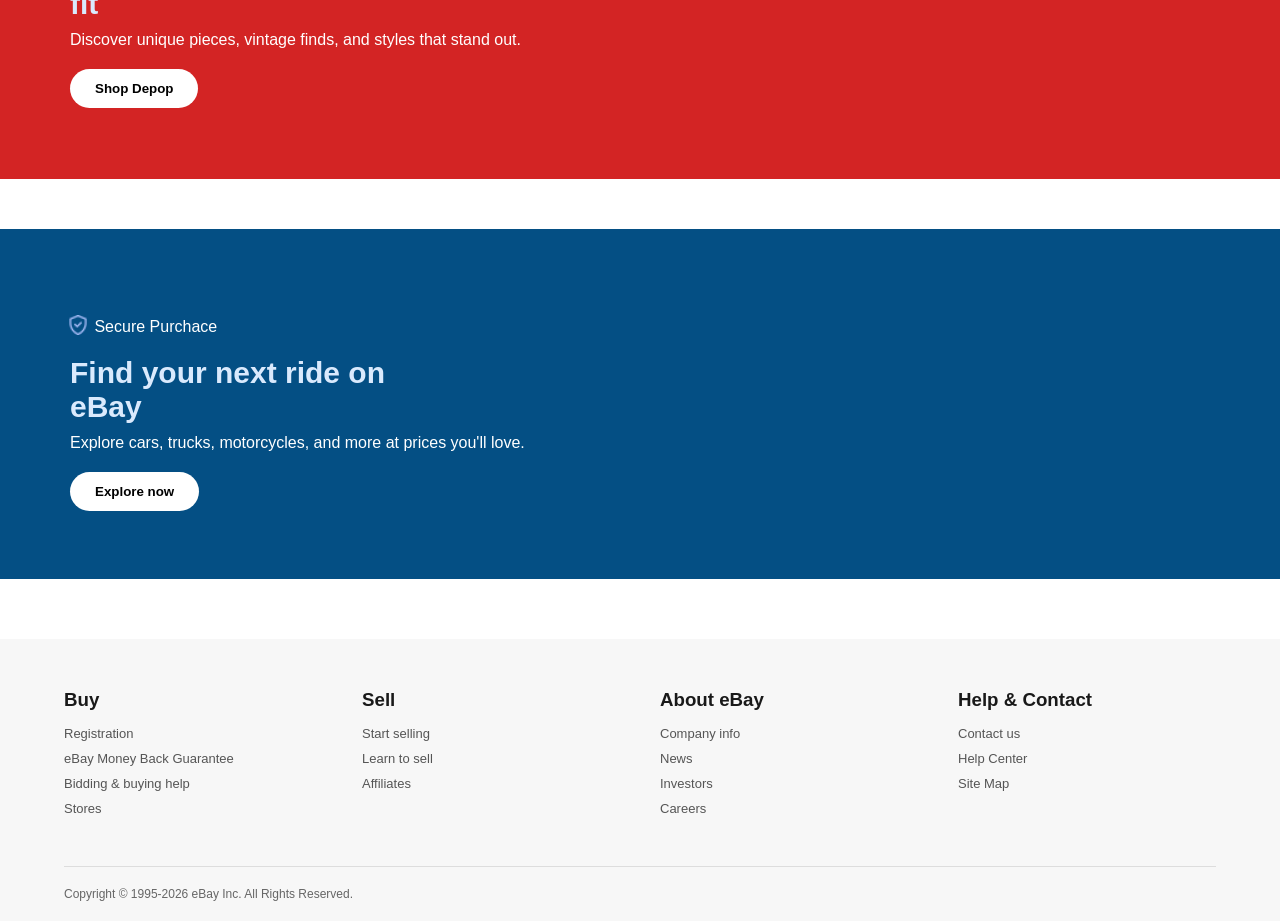
==== commit 08ddf0ac: "Updated website" ====
--- a/index.html
+++ b/index.html
@@ -256,7 +256,7 @@
                     <div class="hero-text">
                         <h1>Find what you love</h1>
 
-                        <p>
+                        <p class="p1">
                             Discover great deals and unique items
                             from sellers around the world.
                         </p>
@@ -1067,12 +1067,12 @@
 
 
 
-
-<section class="section">
-
-    <h2>
+<h2>
         Up to 50% off back-to-school deals
     </h2>
+<section class="section">
+
+    
 
 
     <div class="product"
--- a/ebay.css
+++ b/ebay.css
@@ -518,7 +518,7 @@
 
     margin-bottom: 20px;
 
-    color: #555;
+    color: white;
 }
 
 .hero-text button {
@@ -577,6 +577,7 @@
 
     background-size: cover;
     background-position: center;
+    color: rgb(255, 255, 255);
 }
 
 .slide-2::before {
@@ -609,7 +610,9 @@
         url("https://i.ebayimg.com/images/g/WPsAAeSwNzdog5r7/s-l960.webp");
 }
 
-
+.slide-3 .hero-text {
+    color: black;
+}
 /* =========================
    SLIDE 4
 ========================= */
@@ -623,7 +626,9 @@
         url("https://i.ebayimg.com/images/g/L1wAAeSw-7pqBewc/s-l960.webp");
 }
 
-
+.slide-4 .hero-text {
+    color: white;
+}
 /* =========================
    HERO CONTROLS
 ========================= */
@@ -1337,9 +1342,10 @@
 
 
 .section {
-    width: 90%;
-    max-width: 1400px;
-    margin: 50px auto;
+   display: flex;
+   gap: 50px;
+   
+
 }
 
 
@@ -1347,7 +1353,7 @@
 
     font-size: 26px;
 
-    margin-bottom: 15px;
+    margin-top: 15px;
 }
 
 
@@ -1391,11 +1397,11 @@
 
 .product img {
 
-    width: 100%;
+    
 
     border-radius: 15px;
 
-    height: 300px;
+    height: 180px;
 
     object-fit: cover;
 }
